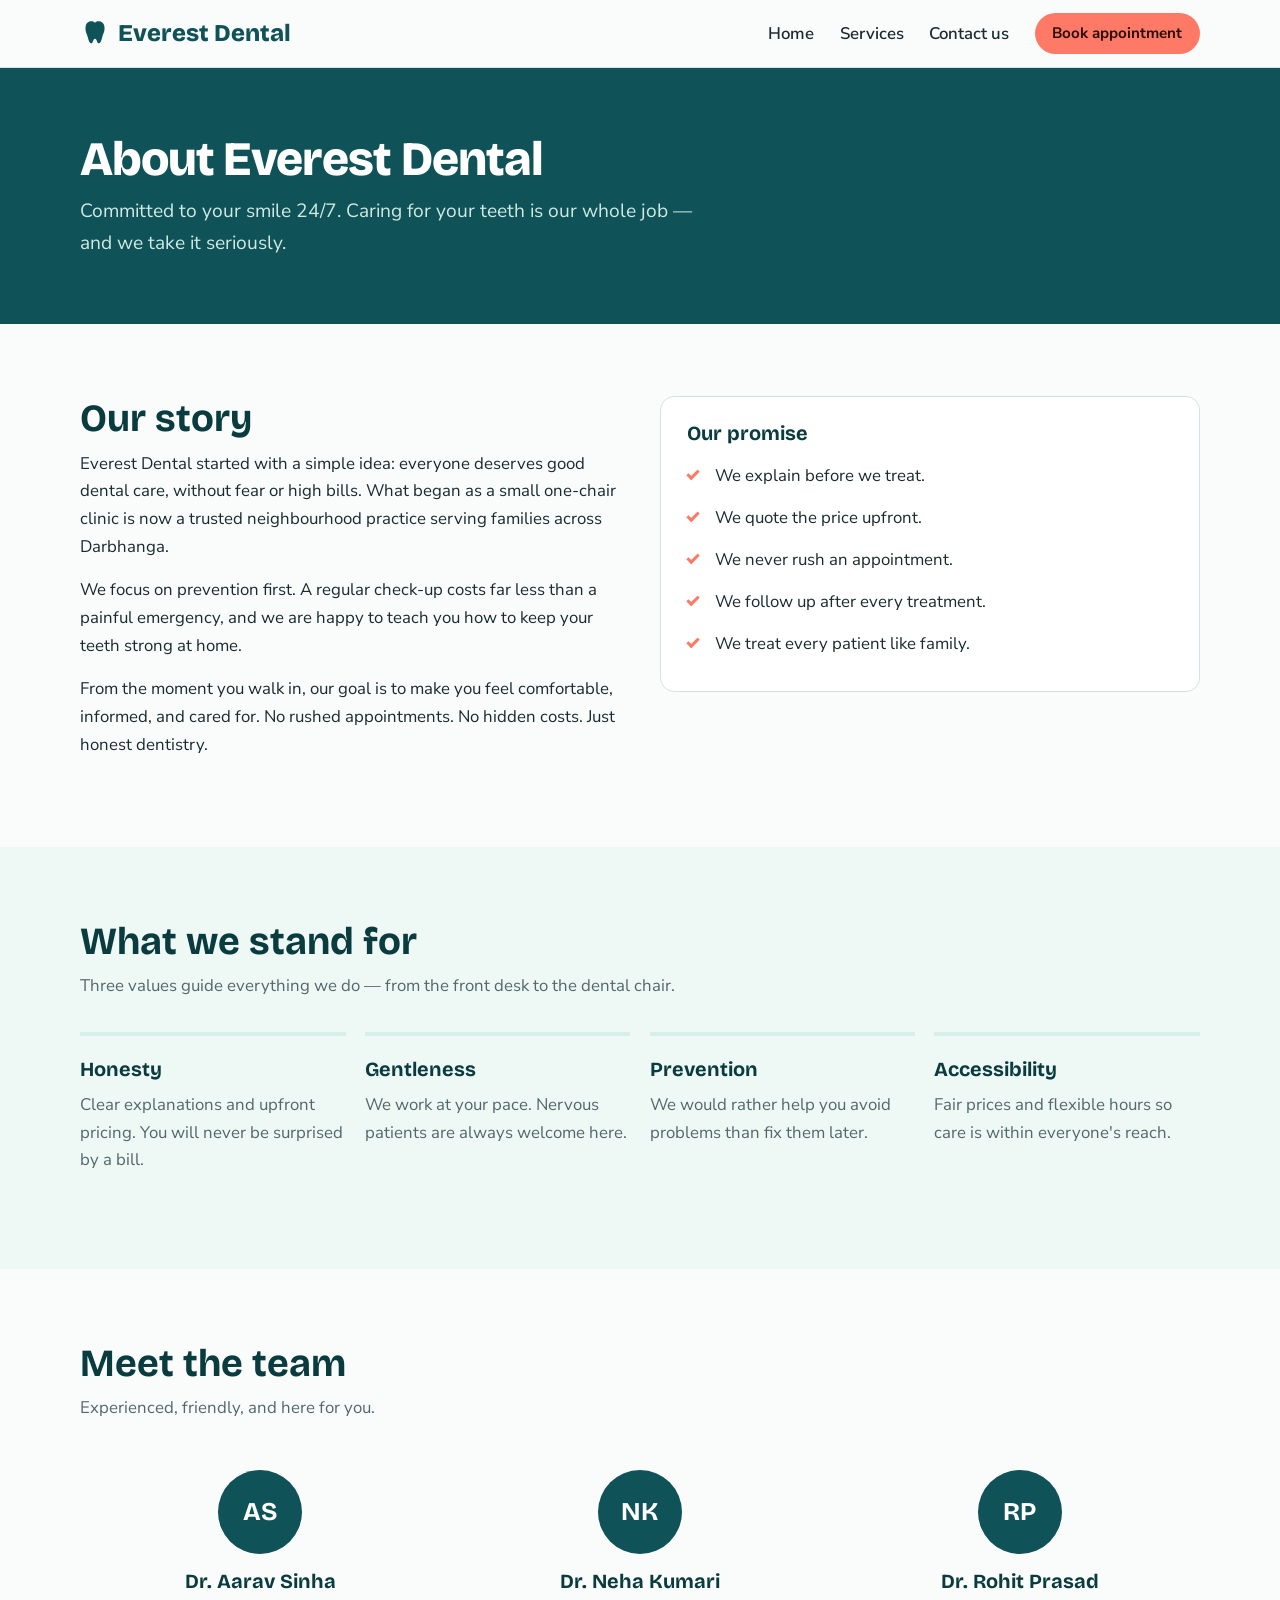
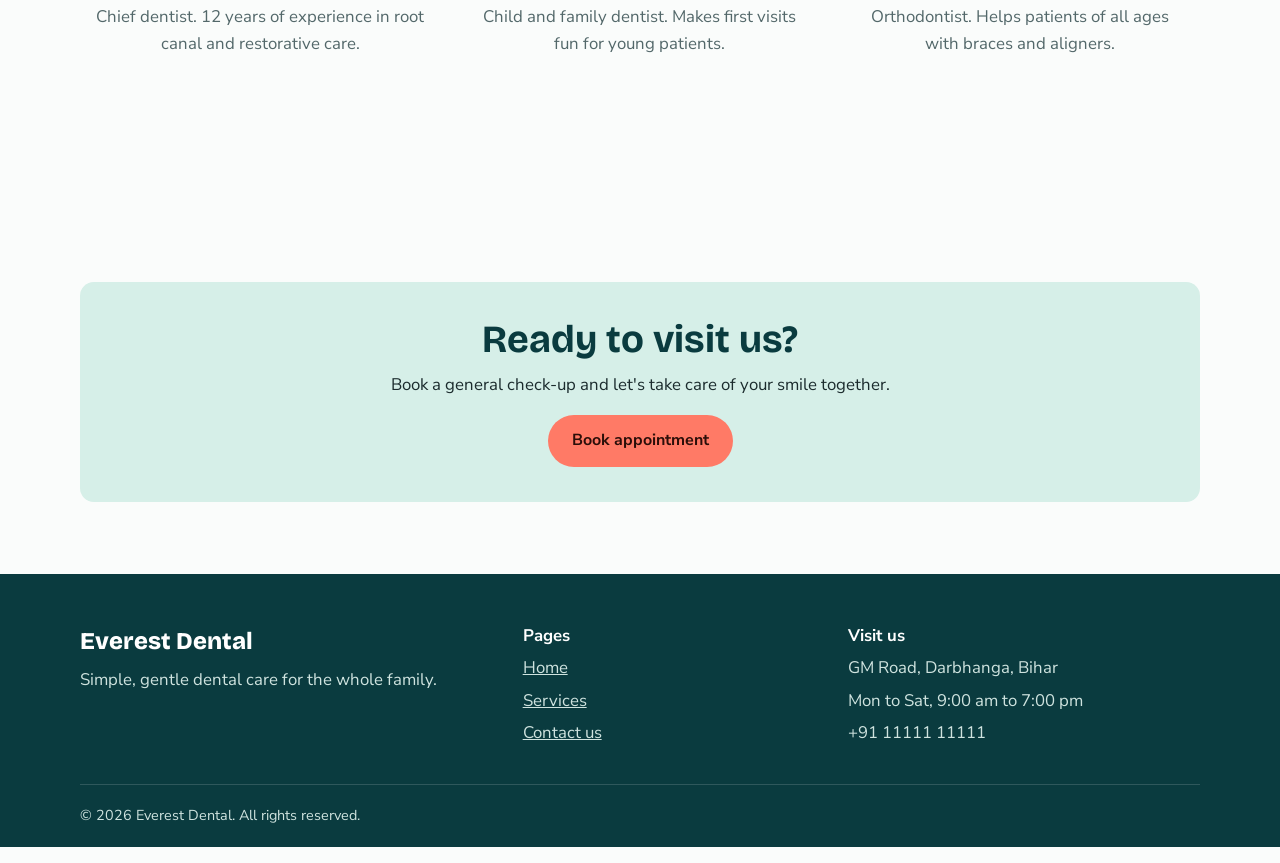
==== about.html @ b64577eb "fixed all the changes" ====
<!DOCTYPE html>
<html lang="en">
<head>
  <meta charset="UTF-8">
  <meta name="viewport" content="width=device-width, initial-scale=1">
  <title>About us | Everest Dental</title>
  <meta name="description" content="Everest Dental — simple, caring dental health services. Learn our story, meet our team, and see our promise to you.">
  <link rel="preconnect" href="https://fonts.googleapis.com">
  <link rel="preconnect" href="https://fonts.gstatic.com" crossorigin>
  <link href="https://fonts.googleapis.com/css2?family=Bricolage+Grotesque:wght@600;700;800&family=Nunito+Sans:wght@400;600;700&display=swap" rel="stylesheet">
  <link rel="stylesheet" href="css/style.css">
</head>
<body>
  <header class="site-header">
    <nav class="navbar container" aria-label="Main">
      <a href="index.html" class="brand" aria-label="Everest Dental home">
        <svg class="brand-icon" viewBox="0 0 32 32" aria-hidden="true"><path d="M16 5c-3-2.5-9-2-10 4-.8 5 1.5 8 2.5 12 .8 3.200 1.800 6 3.500 6 2 0 1.800-5 4-5s2 5 4 5c1.700 0 2.700-2.800 3.500-6 1-4 3.300-7 2.500-12-1-6-7-6.500-10-4z" fill="currentColor"/></svg>
        <span>Everest Dental</span>
      </a>
      <button class="nav-toggle" id="navToggle" aria-expanded="false" aria-controls="navLinks">Menu</button>
      <ul class="nav-links" id="navLinks">
        <li><a href="index.html">Home</a></li>
        <!-- <li><a href="about.html" class="active" aria-current="page">About us</a></li> -->
        <li><a href="services.html">Services</a></li>
        <li><a href="contact.html">Contact us</a></li>
        <li><a href="index.html#appointment" class="btn btn-small">Book appointment</a></li>
      </ul>
    </nav>
  </header>

  <main>

    <!-- Page banner -->
    <section class="page-banner">
      <div class="container">
        <h1>About Everest Dental</h1>
        <p class="lead">Committed to your smile 24/7. Caring for your teeth is our whole job — and we take it seriously.</p>
      </div>
    </section>

    <!-- Our story + promise -->
    <section class="section">
      <div class="container two-col">
        <div>
          <h2>Our story</h2>
          <p>Everest Dental started with a simple idea: everyone deserves good dental care, without fear or high bills. What began as a small one-chair clinic is now a trusted neighbourhood practice serving families across Darbhanga.</p>
          <p>We focus on prevention first. A regular check-up costs far less than a painful emergency, and we are happy to teach you how to keep your teeth strong at home.</p>
          <p>From the moment you walk in, our goal is to make you feel comfortable, informed, and cared for. No rushed appointments. No hidden costs. Just honest dentistry.</p>
        </div>
        <div class="card">
          <h3>Our promise</h3>
          <ul class="check-list">
            <li>We explain before we treat.</li>
            <li>We quote the price upfront.</li>
            <li>We never rush an appointment.</li>
            <li>We follow up after every treatment.</li>
            <li>We treat every patient like family.</li>
          </ul>
        </div>
      </div>
    </section>

    <!-- Values -->
    <section class="section section-tint">
      <div class="container">
        <h2>What we stand for</h2>
        <p class="section-intro">Three values guide everything we do — from the front desk to the dental chair.</p>
        <div class="feature-grid">
          <article class="feature">
            <h3>Honesty</h3>
            <p>Clear explanations and upfront pricing. You will never be surprised by a bill.</p>
          </article>
          <article class="feature">
            <h3>Gentleness</h3>
            <p>We work at your pace. Nervous patients are always welcome here.</p>
          </article>
          <article class="feature">
            <h3>Prevention</h3>
            <p>We would rather help you avoid problems than fix them later.</p>
          </article>
          <article class="feature">
            <h3>Accessibility</h3>
            <p>Fair prices and flexible hours so care is within everyone's reach.</p>
          </article>
        </div>
      </div>
    </section>

    <!-- Team -->
    <section class="section">
      <div class="container">
        <h2>Meet the team</h2>
        <p class="section-intro">Experienced, friendly, and here for you.</p>
        <div class="team-grid">
          <article class="team-card">
            <div class="avatar" aria-hidden="true">AS</div>
            <h3>Dr. Aarav Sinha</h3>
            <p>Chief dentist. 12 years of experience in root canal and restorative care.</p>
          </article>
          <article class="team-card">
            <div class="avatar" aria-hidden="true">NK</div>
            <h3>Dr. Neha Kumari</h3>
            <p>Child and family dentist. Makes first visits fun for young patients.</p>
          </article>
          <article class="team-card">
            <div class="avatar" aria-hidden="true">RP</div>
            <h3>Dr. Rohit Prasad</h3>
            <p>Orthodontist. Helps patients of all ages with braces and aligners.</p>
          </article>
        </div>
      </div>
    </section>

    <!-- CTA -->
    <section class="section">
      <div class="container">
        <div class="cta-box">
          <h2>Ready to visit us?</h2>
          <p>Book a general check-up and let's take care of your smile together.</p>
          <a href="index.html#appointment" class="btn">Book appointment</a>
        </div>
      </div>
    </section>

  </main>

  <footer class="site-footer">
    <div class="container footer-grid">
      <div>
        <p class="footer-brand">Everest Dental</p>
        <p>Simple, gentle dental care for the whole family.</p>
      </div>
      <div>
        <p class="footer-title">Pages</p>
        <ul>
          <li><a href="index.html">Home</a></li>
          <!-- <li><a href="about.html">About us</a></li> -->
          <li><a href="services.html">Services</a></li>
          <li><a href="contact.html">Contact us</a></li>
        </ul>
      </div>
      <div>
        <p class="footer-title">Visit us</p>
        <p>GM Road, Darbhanga, Bihar</p>
        <p>Mon to Sat, 9:00 am to 7:00 pm</p>
        <p>+91 11111 11111</p>
      </div>
    </div>
    <p class="footer-bottom container">&copy; <span id="year">2026</span> Everest Dental. All rights reserved.</p>
  </footer>

  <script src="js/main.js"></script>
</body>
</html>
---- css/style.css ----
/* DaanthSeva - main stylesheet */
:root {
  --teal: #0f5257;
  --teal-dark: #0a3b3f;
  --mint: #d6efe8;
  --mint-soft: #eef8f5;
  --coral: #ff7a66;
  --coral-dark: #e8604c;
  --ink: #1b2b2d;
  --muted: #53686a;
  --line: #d5e3e0;
  --white: #ffffff;
  --bg: #fafcfb;
  --radius: 14px;
  --font-head: "Bricolage Grotesque", "Segoe UI", system-ui, sans-serif;
  --font-body: "Nunito Sans", "Segoe UI", system-ui, sans-serif;
}

*,
*::before,
*::after {
  box-sizing: border-box;
}
html {
  scroll-behavior: smooth;
  scroll-padding-top: 80px;
}
body {
  margin: 0;
  font-family: var(--font-body);
  font-size: 1.05rem;
  line-height: 1.65;
  color: var(--ink);
  background: var(--bg);
}
img,
svg {
  max-width: 100%;
}
a {
  color: var(--teal);
}
h1,
h2,
h3 {
  font-family: var(--font-head);
  line-height: 1.15;
  color: var(--teal-dark);
  margin: 0 0 0.6rem;
}
h1 {
  font-size: clamp(2.4rem, 6vw, 4rem);
  font-weight: 800;
  letter-spacing: -0.02em;
}
h2 {
  font-size: clamp(1.7rem, 3.5vw, 2.4rem);
  font-weight: 700;
}
h3 {
  font-size: 1.25rem;
  font-weight: 700;
}
p {
  margin: 0 0 1rem;
}
ul {
  margin: 0;
  padding: 0;
  list-style: none;
}
.container {
  width: min(1120px, 92%);
  margin-inline: auto;
}

:focus-visible {
  outline: 3px solid var(--coral);
  outline-offset: 3px;
  border-radius: 4px;
}

/* Buttons */
.btn {
  display: inline-block;
  background: var(--coral);
  color: #2b0e09;
  font-weight: 700;
  padding: 0.8rem 1.5rem;
  border-radius: 999px;
  border: 0;
  text-decoration: none;
  cursor: pointer;
  font-family: inherit;
  font-size: 1rem;
  transition:
    background 0.2s,
    transform 0.1s;
}
.btn:hover {
  background: var(--coral-dark);
  color: #fff;
}
.btn:active {
  transform: scale(0.98);
}
.btn-small {
  padding: 0.5rem 1.1rem;
  font-size: 0.95rem;
}
.btn-block {
  width: 100%;
}
.btn-ghost {
  background: transparent;
  color: var(--teal);
  box-shadow: inset 0 0 0 2px var(--teal);
}
.btn-ghost:hover {
  background: var(--teal);
  color: #fff;
}
.link-btn {
  background: none;
  border: 0;
  color: var(--coral-dark);
  font-weight: 700;
  cursor: pointer;
  font-family: inherit;
  font-size: 0.95rem;
  text-decoration: underline;
}

/* Header / navbar */
.site-header {
  position: sticky;
  top: 0;
  z-index: 50;
  background: rgba(250, 252, 251, 0.95);
  backdrop-filter: blur(8px);
  border-bottom: 1px solid var(--line);
}
.navbar {
  display: flex;
  align-items: center;
  justify-content: space-between;
  padding: 0.8rem 0;
}
.brand {
  display: flex;
  align-items: center;
  gap: 0.5rem;
  font-family: var(--font-head);
  font-weight: 800;
  font-size: 1.5rem;
  color: var(--teal);
  text-decoration: none;
}
.brand-icon {
  width: 30px;
  height: 30px;
  color: var(--teal);
}
.nav-links {
  display: flex;
  align-items: center;
  gap: 1.6rem;
}
.nav-links a:not(.btn) {
  color: var(--ink);
  text-decoration: none;
  font-weight: 600;
  padding: 0.3rem 0;
  border-bottom: 3px solid transparent;
}
.nav-links a:not(.btn):hover {
  border-bottom-color: var(--mint);
}
.nav-links a.active {
  border-bottom-color: var(--coral);
}
.nav-toggle {
  display: none;
  background: var(--mint);
  color: var(--teal-dark);
  border: 0;
  border-radius: 8px;
  padding: 0.5rem 0.9rem;
  font-weight: 700;
  font-family: inherit;
  font-size: 1rem;
  cursor: pointer;
}

/* Hero */
.hero {
  background: var(--mint-soft);
  padding: clamp(2.5rem, 7vw, 5rem) 0;
  overflow: hidden;
}
.hero-grid {
  display: grid;
  grid-template-columns: 1.1fr 0.9fr;
  align-items: center;
  gap: 2rem;
}
.lead {
  font-size: 1.2rem;
  color: var(--muted);
  max-width: 52ch;
}
.hero-actions {
  display: flex;
  flex-wrap: wrap;
  gap: 0.8rem;
  margin-top: 1.5rem;
}
.hero-art svg {
  width: 100%;
  max-width: 380px;
  display: block;
  margin-inline: auto;
  animation: float 5s ease-in-out infinite;
}
@keyframes float {
  50% {
    transform: translateY(-10px);
  }
}

/* Sections */
.section {
  padding: clamp(2.5rem, 6vw, 4.5rem) 0;
}
.section-tint {
  background: var(--mint-soft);
}
.section-intro {
  color: var(--muted);
  max-width: 60ch;
  margin-bottom: 2rem;
}
.page-banner {
  background: var(--teal);
  padding: clamp(2.5rem, 6vw, 4rem) 0;
}
.page-banner h1 {
  color: #fff;
  font-size: clamp(2rem, 5vw, 3rem);
}
.page-banner .lead {
  color: #cfe9e3;
  margin: 0;
}

/* Features / services / team / testimonials */
.feature-grid,
.testimonial-grid,
.team-grid,
.service-grid {
  display: grid;
  gap: 1.2rem;
}
.feature-grid {
  grid-template-columns: repeat(4, 1fr);
}
.testimonial-grid,
.team-grid {
  grid-template-columns: repeat(3, 1fr);
  margin-top: 1.5rem;
}
.service-grid {
  grid-template-columns: repeat(3, 1fr);
}
.feature {
  padding: 1.4rem 0;
  border-top: 4px solid var(--mint);
}
.feature p {
  color: var(--muted);
  margin: 0;
}
.testimonial {
  margin: 0;
  background: #fff;
  padding: 1.6rem;
  border-radius: var(--radius);
  border: 1px solid var(--line);
}
.testimonial blockquote {
  margin: 0 0 1rem;
  font-size: 1.05rem;
}
.testimonial figcaption {
  font-weight: 700;
  color: var(--teal);
}
.service {
  background: #fff;
  border: 1px solid var(--line);
  border-radius: var(--radius);
  padding: 1.5rem;
  display: flex;
  flex-direction: column;
}
.service p {
  color: var(--muted);
}
.price {
  margin-top: auto;
  margin-bottom: 0 !important;
  font-weight: 700;
  color: var(--teal) !important;
}
.team-card {
  text-align: center;
  padding: 1rem;
}
.team-card p {
  color: var(--muted);
}
.avatar {
  width: 84px;
  height: 84px;
  border-radius: 50%;
  background: var(--teal);
  color: #fff;
  font-family: var(--font-head);
  font-weight: 700;
  font-size: 1.6rem;
  display: grid;
  place-items: center;
  margin: 0 auto 1rem;
}
.cta-box {
  margin-top: 3rem;
  background: var(--mint);
  border-radius: var(--radius);
  padding: 2.2rem;
  text-align: center;
}

/* About / contact */
.two-col {
  display: grid;
  grid-template-columns: 1fr 1fr;
  gap: 2.5rem;
  align-items: start;
}
.card {
  background: #fff;
  border: 1px solid var(--line);
  border-radius: var(--radius);
  padding: 1.6rem;
}
.check-list li {
  padding: 0.45rem 0 0.45rem 1.8rem;
  position: relative;
}
.check-list li::before {
  content: "";
  position: absolute;
  left: 0;
  top: 0.95rem;
  width: 12px;
  height: 7px;
  border-left: 3px solid var(--coral);
  border-bottom: 3px solid var(--coral);
  transform: rotate(-45deg);
}
.contact-list li {
  display: flex;
  flex-direction: column;
  padding: 0.9rem 0;
  border-bottom: 1px solid var(--line);
}
.contact-list strong {
  color: var(--teal-dark);
}

/* Forms */
.form {
  display: grid;
  gap: 1rem;
}
.field {
  display: flex;
  flex-direction: column;
  gap: 0.3rem;
}
.field-row {
  display: grid;
  grid-template-columns: 1fr 1fr;
  gap: 1rem;
}
label {
  font-weight: 700;
  font-size: 0.95rem;
  color: var(--teal-dark);
}
input,
select,
textarea {
  font: inherit;
  padding: 0.7rem 0.8rem;
  border: 1.5px solid #b5cbc7;
  border-radius: 10px;
  background: #fff;
  color: var(--ink);
  width: 100%;
}
input:focus,
select:focus,
textarea:focus {
  outline: 3px solid var(--mint);
  border-color: var(--teal);
}
input.invalid,
select.invalid,
textarea.invalid {
  border-color: #c0392b;
}
.error {
  color: #b03020;
  min-height: 1.1em;
  font-size: 0.88rem;
}
.form-status {
  margin: 0;
  font-weight: 700;
  color: var(--teal);
}

/* Appointments */
.appointment-layout {
  display: grid;
  grid-template-columns: 1fr 1fr;
  gap: 2rem;
  align-items: start;
}
.appointments-head {
  display: flex;
  justify-content: space-between;
  align-items: center;
}
.empty {
  background: var(--mint-soft);
  border: 2px dashed var(--line);
  border-radius: var(--radius);
  padding: 1.5rem;
  color: var(--muted);
}
.appointment-list {
  display: grid;
  gap: 0.9rem;
}
.appt {
  background: #fff;
  border: 1px solid var(--line);
  border-left: 6px solid var(--coral);
  border-radius: var(--radius);
  padding: 1rem 1.2rem;
  animation: pop 0.3s ease;
}
@keyframes pop {
  from {
    opacity: 0;
    transform: translateY(8px);
  }
}
.appt-top {
  display: flex;
  justify-content: space-between;
  gap: 1rem;
  align-items: start;
}
.appt h4 {
  margin: 0;
  font-family: var(--font-head);
  font-size: 1.15rem;
  color: var(--teal-dark);
}
.appt-service {
  font-weight: 700;
  color: var(--teal);
  margin: 0.1rem 0 0.4rem;
}
.appt-meta {
  color: var(--muted);
  font-size: 0.95rem;
  margin: 0;
}
.appt-msg {
  margin: 0.6rem 0 0;
  padding-top: 0.6rem;
  border-top: 1px dashed var(--line);
  font-size: 0.95rem;
}
.appt-badge {
  background: var(--mint);
  color: var(--teal-dark);
  font-weight: 700;
  font-size: 0.8rem;
  padding: 0.2rem 0.6rem;
  border-radius: 999px;
  white-space: nowrap;
}
.appt-cancel {
  margin-top: 0.6rem;
}
.note {
  color: var(--muted);
  font-size: 0.88rem;
  margin-top: 1rem;
}

/* Footer */
.site-footer {
  background: var(--teal-dark);
  color: #cfe3df;
  padding-top: 3rem;
}
.site-footer a {
  color: #cfe3df;
}
.site-footer a:hover {
  color: #fff;
}
.footer-grid {
  display: grid;
  grid-template-columns: 1.4fr 1fr 1.2fr;
  gap: 2rem;
}
.footer-brand {
  font-family: var(--font-head);
  font-weight: 800;
  font-size: 1.5rem;
  color: #fff;
  margin-bottom: 0.4rem;
}
.footer-title {
  font-weight: 700;
  color: #fff;
  margin-bottom: 0.5rem;
}
.footer-grid li {
  margin-bottom: 0.3rem;
}
.footer-grid p {
  margin-bottom: 0.3rem;
}
.footer-bottom {
  margin-top: 2rem;
  padding: 1.2rem 0;
  border-top: 1px solid rgba(255, 255, 255, 0.15);
  font-size: 0.9rem;
}

/* Responsive */
@media (max-width: 900px) {
  .hero-grid,
  .two-col,
  .appointment-layout {
    grid-template-columns: 1fr;
  }
  .feature-grid {
    grid-template-columns: repeat(2, 1fr);
  }
  .testimonial-grid,
  .team-grid,
  .service-grid {
    grid-template-columns: 1fr 1fr;
  }
  .footer-grid {
    grid-template-columns: 1fr 1fr;
  }
  .hero-art {
    order: -1;
  }
  .hero-art svg {
    max-width: 240px;
  }
}
@media (max-width: 720px) {
  .nav-toggle {
    display: block;
  }
  .nav-links {
    display: none;
    position: absolute;
    left: 0;
    right: 0;
    top: 100%;
    background: var(--bg);
    flex-direction: column;
    align-items: flex-start;
    gap: 1rem;
    padding: 1.2rem 4%;
    border-bottom: 1px solid var(--line);
  }
  .nav-links.open {
    display: flex;
  }
}
@media (max-width: 560px) {
  .feature-grid,
  .testimonial-grid,
  .team-grid,
  .service-grid,
  .footer-grid,
  .field-row {
    grid-template-columns: 1fr;
  }
}
@media (prefers-reduced-motion: reduce) {
  *,
  *::before,
  *::after {
    animation: none !important;
    transition: none !important;
    scroll-behavior: auto !important;
  }
}

/* Map embed */
.map-wrap {
  border-radius: var(--radius);
  overflow: hidden;
  border: 1px solid var(--line);
  box-shadow: 0 10px 30px -12px rgba(15, 82, 87, 0.15);
  line-height: 0; /* removes inline-gap under iframe */
}

.map-wrap iframe {
  display: block;
  width: 100%;
  height: 420px;
  border: 0;
}

@media (max-width: 560px) {
  .map-wrap iframe {
    height: 300px;
  }
}
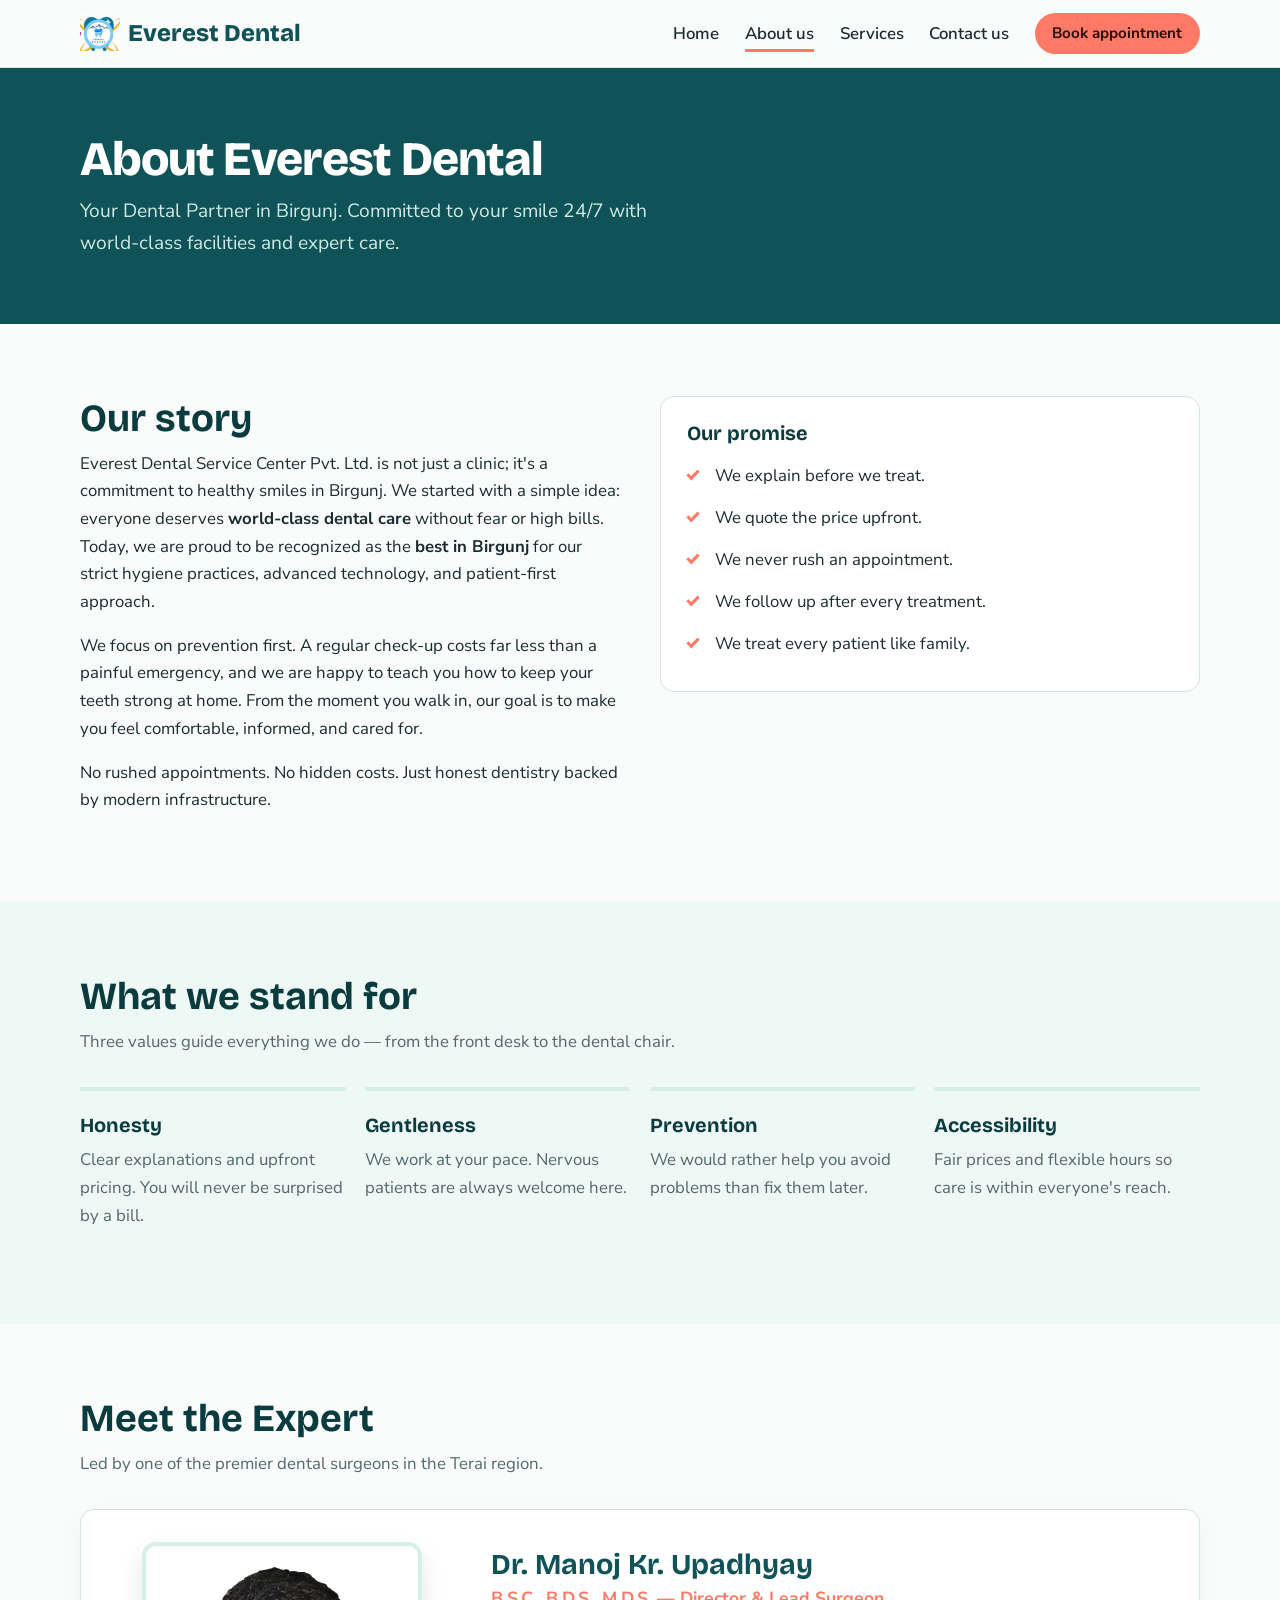
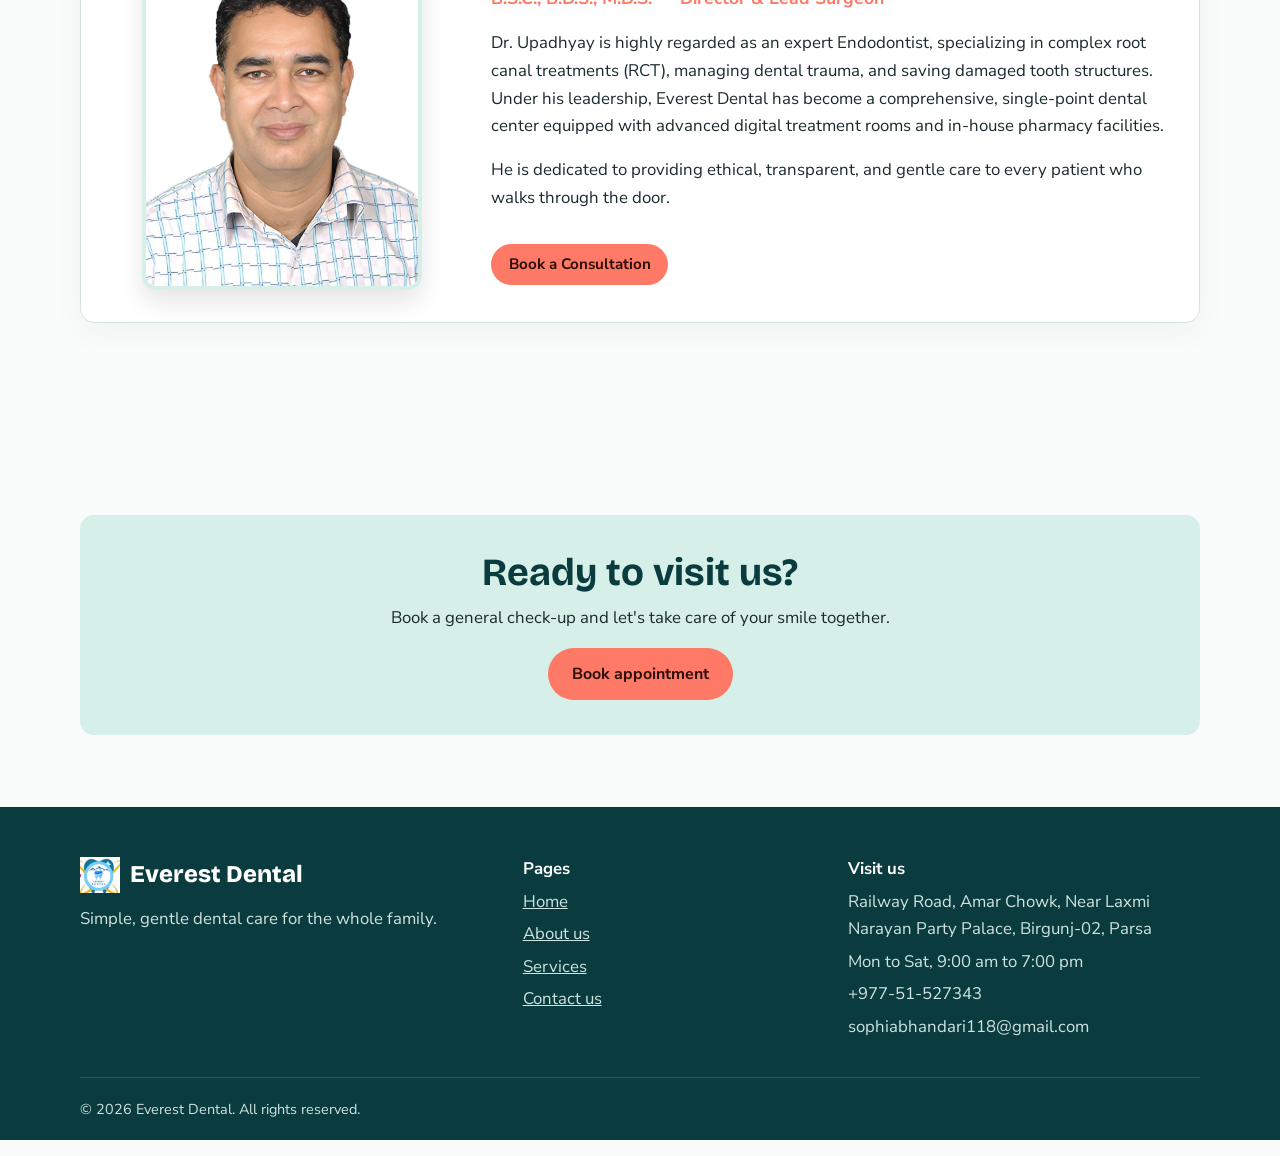
==== commit bd59f248: "About us file updragded" ====
--- a/about.html
+++ b/about.html
@@ -4,23 +4,75 @@
   <meta charset="UTF-8">
   <meta name="viewport" content="width=device-width, initial-scale=1">
   <title>About us | Everest Dental</title>
-  <meta name="description" content="Everest Dental — simple, caring dental health services. Learn our story, meet our team, and see our promise to you.">
+  <meta name="description" content="Everest Dental — Your Dental Partner in Birgunj. World-class facilities, expert care by Dr. Manoj Kumar Upadhyay.">
   <link rel="preconnect" href="https://fonts.googleapis.com">
   <link rel="preconnect" href="https://fonts.gstatic.com" crossorigin>
   <link href="https://fonts.googleapis.com/css2?family=Bricolage+Grotesque:wght@600;700;800&family=Nunito+Sans:wght@400;600;700&display=swap" rel="stylesheet">
   <link rel="stylesheet" href="css/style.css">
+  
+  <style>
+    /* Specific styling for the About page Doctor section */
+    .doctor-profile {
+      display: grid;
+      grid-template-columns: 1fr 2fr;
+      gap: 2.5rem;
+      align-items: center;
+      background: #fff;
+      border: 1px solid var(--line);
+      border-radius: var(--radius);
+      padding: 2rem;
+      margin-top: 2rem;
+      box-shadow: 0 10px 30px rgba(15, 82, 87, 0.05);
+    }
+    
+    .doctor-photo {
+      width: 100%;
+      max-width: 280px;
+      border-radius: var(--radius);
+      border: 4px solid var(--mint);
+      box-shadow: 0 12px 25px rgba(0,0,0,0.1);
+      display: block;
+      margin-inline: auto;
+    }
+
+    .doctor-details h3 {
+      color: var(--teal);
+      font-size: 1.8rem;
+      margin-bottom: 0.2rem;
+    }
+    
+    .doctor-title {
+      font-weight: 700;
+      color: var(--coral);
+      font-size: 1.1rem;
+      margin-bottom: 1rem;
+      display: block;
+    }
+
+    @media (max-width: 768px) {
+      .doctor-profile {
+        grid-template-columns: 1fr;
+        text-align: center;
+        padding: 1.5rem;
+      }
+      .doctor-photo {
+        max-width: 200px;
+      }
+    }
+  </style>
 </head>
 <body>
   <header class="site-header">
     <nav class="navbar container" aria-label="Main">
       <a href="index.html" class="brand" aria-label="Everest Dental home">
-        <svg class="brand-icon" viewBox="0 0 32 32" aria-hidden="true"><path d="M16 5c-3-2.5-9-2-10 4-.8 5 1.5 8 2.5 12 .8 3.200 1.800 6 3.500 6 2 0 1.800-5 4-5s2 5 4 5c1.700 0 2.700-2.800 3.500-6 1-4 3.300-7 2.500-12-1-6-7-6.500-10-4z" fill="currentColor"/></svg>
+        <!-- UPDATED LOGO -->
+        <img src="./IMG-20261011-WA0049.jpg" alt="Everest Dental Logo" class="brand-icon" style="width: 40px; height: 40px; object-fit: contain;">
         <span>Everest Dental</span>
       </a>
       <button class="nav-toggle" id="navToggle" aria-expanded="false" aria-controls="navLinks">Menu</button>
       <ul class="nav-links" id="navLinks">
         <li><a href="index.html">Home</a></li>
-        <!-- <li><a href="about.html" class="active" aria-current="page">About us</a></li> -->
+        <li><a href="about.html" class="active" aria-current="page">About us</a></li>
         <li><a href="services.html">Services</a></li>
         <li><a href="contact.html">Contact us</a></li>
         <li><a href="index.html#appointment" class="btn btn-small">Book appointment</a></li>
@@ -34,7 +86,7 @@
     <section class="page-banner">
       <div class="container">
         <h1>About Everest Dental</h1>
-        <p class="lead">Committed to your smile 24/7. Caring for your teeth is our whole job — and we take it seriously.</p>
+        <p class="lead">Your Dental Partner in Birgunj. Committed to your smile 24/7 with world-class facilities and expert care.</p>
       </div>
     </section>
 
@@ -43,9 +95,9 @@
       <div class="container two-col">
         <div>
           <h2>Our story</h2>
-          <p>Everest Dental started with a simple idea: everyone deserves good dental care, without fear or high bills. What began as a small one-chair clinic is now a trusted neighbourhood practice serving families across Darbhanga.</p>
-          <p>We focus on prevention first. A regular check-up costs far less than a painful emergency, and we are happy to teach you how to keep your teeth strong at home.</p>
-          <p>From the moment you walk in, our goal is to make you feel comfortable, informed, and cared for. No rushed appointments. No hidden costs. Just honest dentistry.</p>
+          <p>Everest Dental Service Center Pvt. Ltd. is not just a clinic; it's a commitment to healthy smiles in Birgunj. We started with a simple idea: everyone deserves <strong>world-class dental care</strong> without fear or high bills. Today, we are proud to be recognized as the <strong>best in Birgunj</strong> for our strict hygiene practices, advanced technology, and patient-first approach.</p>
+          <p>We focus on prevention first. A regular check-up costs far less than a painful emergency, and we are happy to teach you how to keep your teeth strong at home. From the moment you walk in, our goal is to make you feel comfortable, informed, and cared for.</p>
+          <p>No rushed appointments. No hidden costs. Just honest dentistry backed by modern infrastructure.</p>
         </div>
         <div class="card">
           <h3>Our promise</h3>
@@ -86,27 +138,25 @@
       </div>
     </section>
 
-    <!-- Team -->
+    <!-- Team / Doctor Section -->
     <section class="section">
       <div class="container">
-        <h2>Meet the team</h2>
-        <p class="section-intro">Experienced, friendly, and here for you.</p>
-        <div class="team-grid">
-          <article class="team-card">
-            <div class="avatar" aria-hidden="true">AS</div>
-            <h3>Dr. Aarav Sinha</h3>
-            <p>Chief dentist. 12 years of experience in root canal and restorative care.</p>
-          </article>
-          <article class="team-card">
-            <div class="avatar" aria-hidden="true">NK</div>
-            <h3>Dr. Neha Kumari</h3>
-            <p>Child and family dentist. Makes first visits fun for young patients.</p>
-          </article>
-          <article class="team-card">
-            <div class="avatar" aria-hidden="true">RP</div>
-            <h3>Dr. Rohit Prasad</h3>
-            <p>Orthodontist. Helps patients of all ages with braces and aligners.</p>
-          </article>
+        <h2>Meet the Expert</h2>
+        <p class="section-intro">Led by one of the premier dental surgeons in the Terai region.</p>
+        
+        <!-- Updated Doctor Profile Layout -->
+        <div class="doctor-profile">
+          <div>
+            <!-- Doctor Image -->
+            <img src="./IMG-20261011-WA0050.jpg" alt="Dr. Manoj Kr. Upadhyay" class="doctor-photo">
+          </div>
+          <div class="doctor-details">
+            <h3>Dr. Manoj Kr. Upadhyay</h3>
+            <span class="doctor-title">B.S.C., B.D.S., M.D.S. — Director & Lead Surgeon</span>
+            <p>Dr. Upadhyay is highly regarded as an expert Endodontist, specializing in complex root canal treatments (RCT), managing dental trauma, and saving damaged tooth structures. Under his leadership, Everest Dental has become a comprehensive, single-point dental center equipped with advanced digital treatment rooms and in-house pharmacy facilities.</p>
+            <p>He is dedicated to providing ethical, transparent, and gentle care to every patient who walks through the door.</p>
+            <a href="index.html#appointment" class="btn btn-small" style="margin-top: 1rem;">Book a Consultation</a>
+          </div>
         </div>
       </div>
     </section>
@@ -127,23 +177,29 @@
   <footer class="site-footer">
     <div class="container footer-grid">
       <div>
-        <p class="footer-brand">Everest Dental</p>
+        <div class="footer-brand-wrap" style="display: flex; align-items: center; gap: 10px; margin-bottom: 10px;">
+          <!-- UPDATED LOGO -->
+          <img src="./IMG-20261011-WA0049.jpg" alt="Everest Dental Logo" style="width: 40px; height: 40px; object-fit: contain;">
+          <p class="footer-brand" style="margin: 0;">Everest Dental</p>
+        </div>
         <p>Simple, gentle dental care for the whole family.</p>
       </div>
       <div>
         <p class="footer-title">Pages</p>
         <ul>
           <li><a href="index.html">Home</a></li>
-          <!-- <li><a href="about.html">About us</a></li> -->
+          <li><a href="about.html">About us</a></li>
           <li><a href="services.html">Services</a></li>
           <li><a href="contact.html">Contact us</a></li>
         </ul>
       </div>
       <div>
         <p class="footer-title">Visit us</p>
-        <p>GM Road, Darbhanga, Bihar</p>
+        <!-- UPDATED ADDRESS & CONTACT -->
+        <p>Railway Road, Amar Chowk, Near Laxmi Narayan Party Palace, Birgunj-02, Parsa</p>
         <p>Mon to Sat, 9:00 am to 7:00 pm</p>
-        <p>+91 11111 11111</p>
+        <p>+977-51-527343</p>
+        <p>sophiabhandari118@gmail.com</p>
       </div>
     </div>
     <p class="footer-bottom container">&copy; <span id="year">2026</span> Everest Dental. All rights reserved.</p>
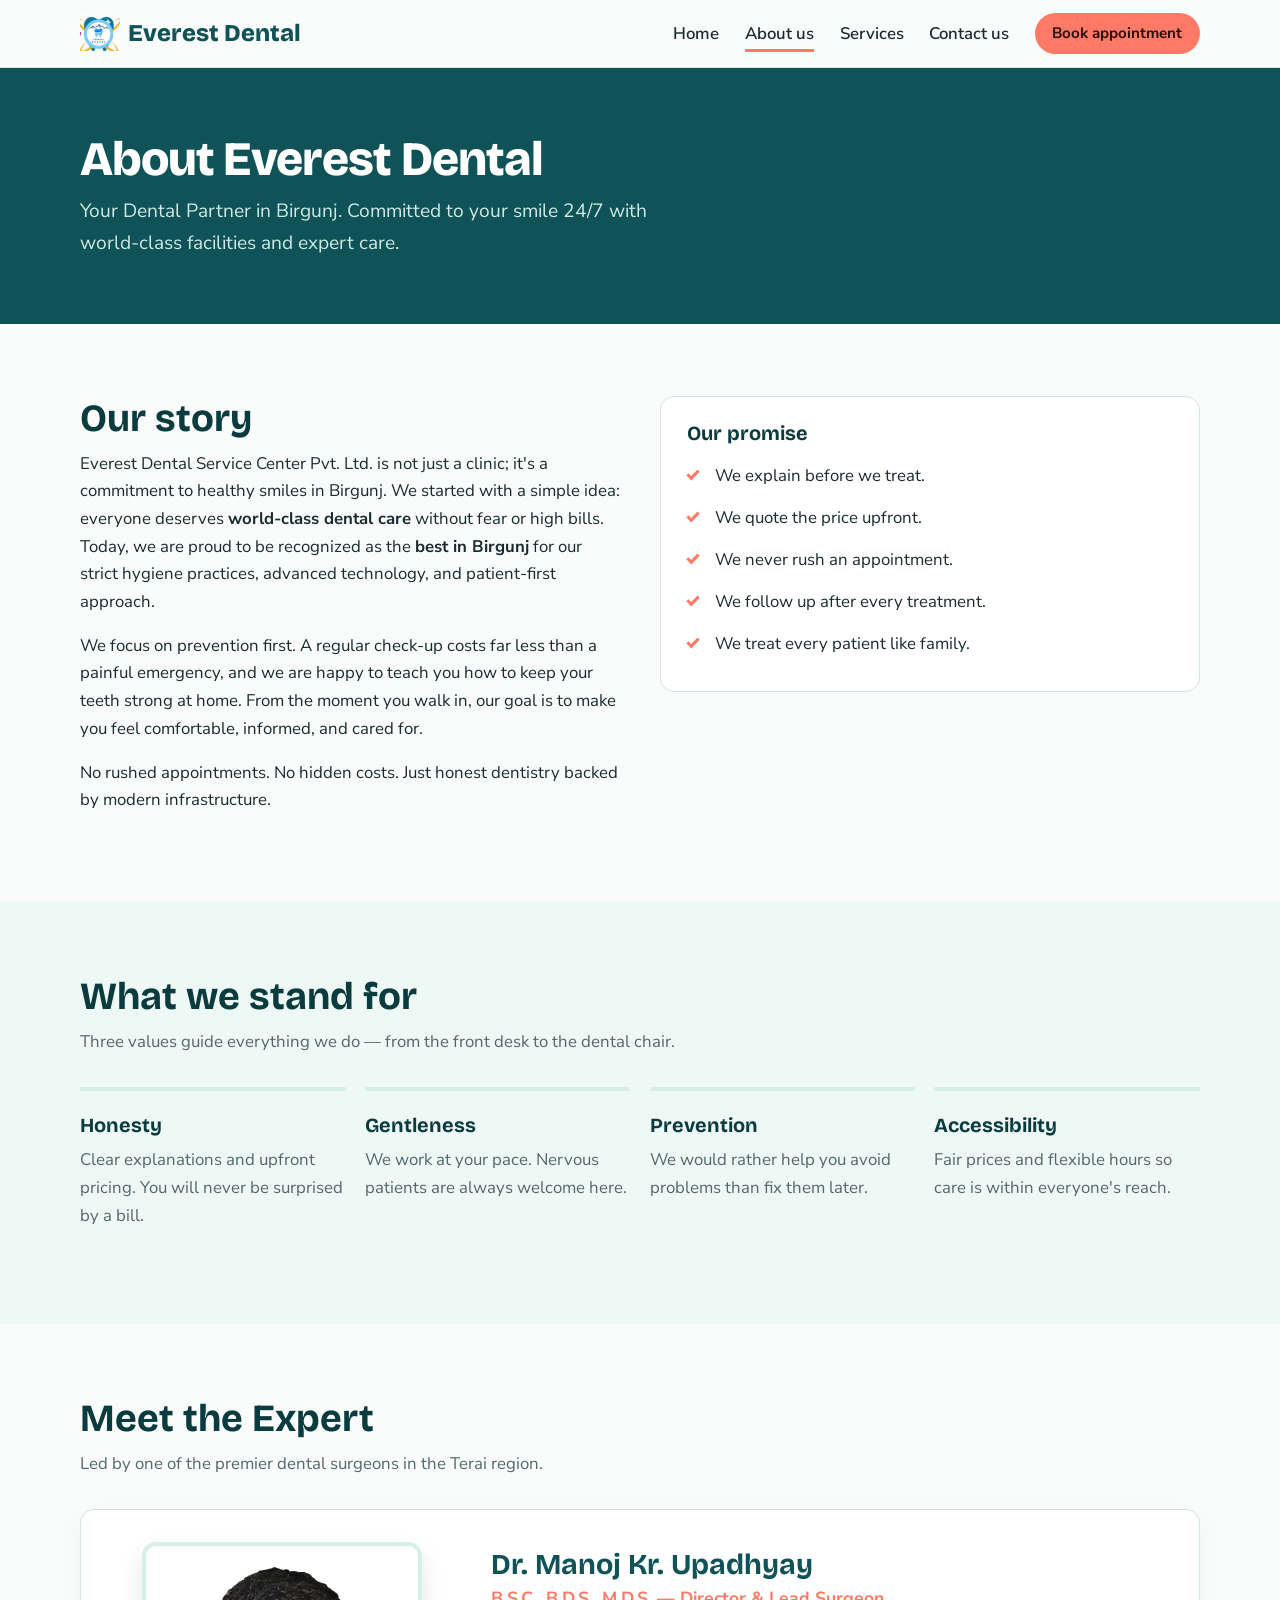
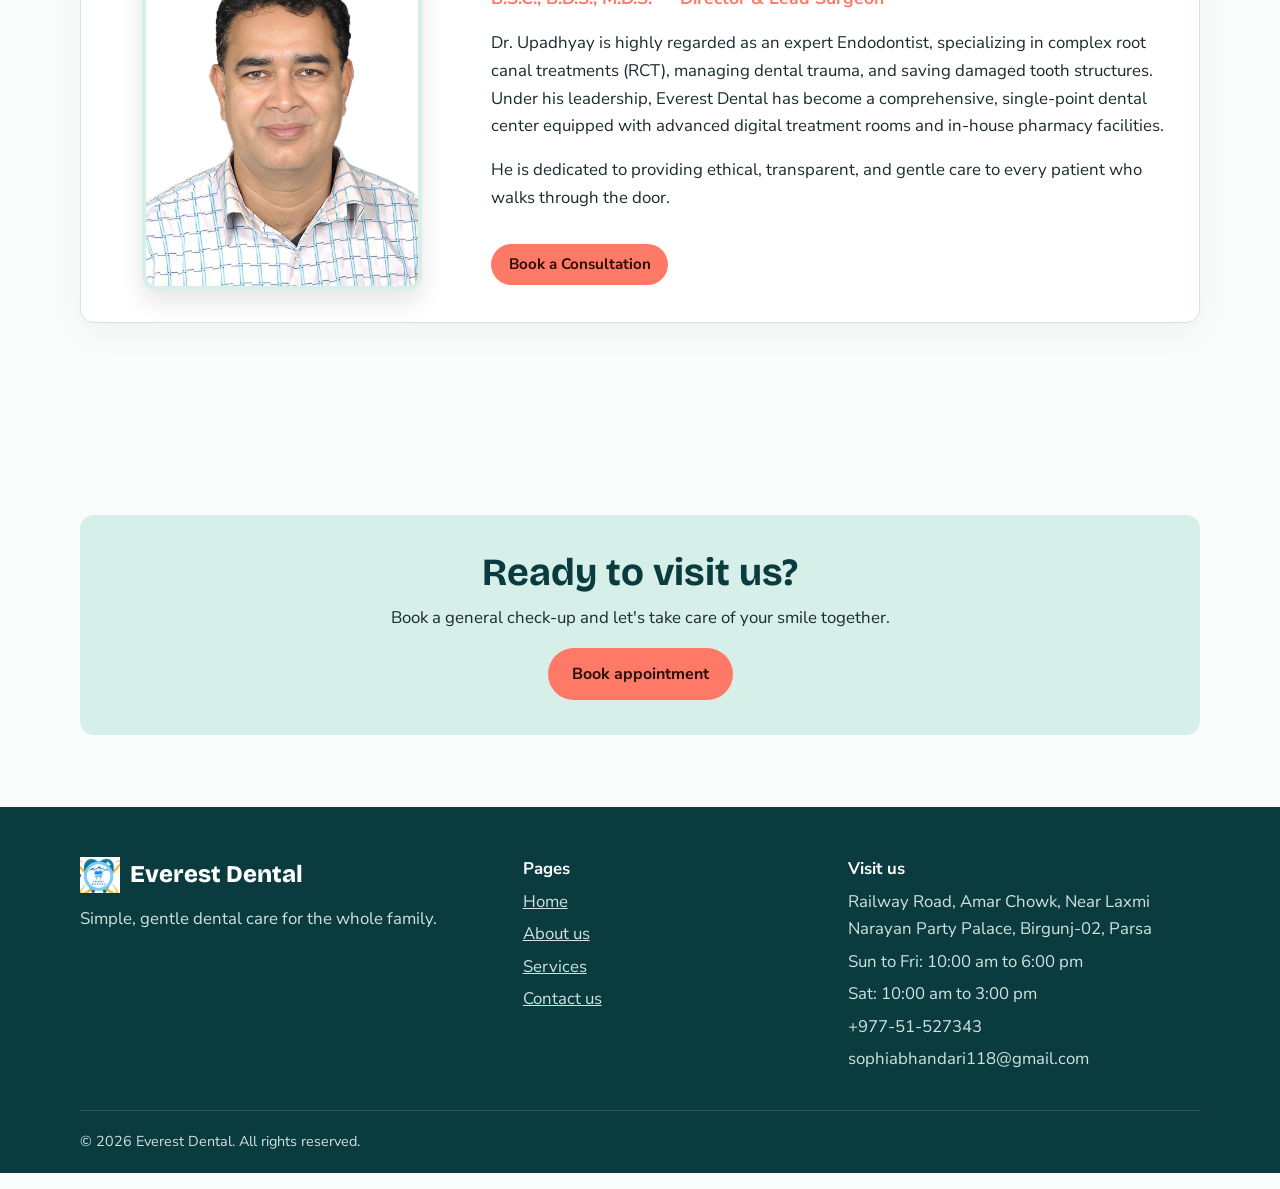
==== commit 4b8e572e: "fixing timing details" ====
--- a/about.html
+++ b/about.html
@@ -197,7 +197,8 @@
         <p class="footer-title">Visit us</p>
         <!-- UPDATED ADDRESS & CONTACT -->
         <p>Railway Road, Amar Chowk, Near Laxmi Narayan Party Palace, Birgunj-02, Parsa</p>
-        <p>Mon to Sat, 9:00 am to 7:00 pm</p>
+        <p>Sun to Fri: 10:00 am to 6:00 pm</p>
+        <p>Sat: 10:00 am to 3:00 pm</p>
         <p>+977-51-527343</p>
         <p>sophiabhandari118@gmail.com</p>
       </div>
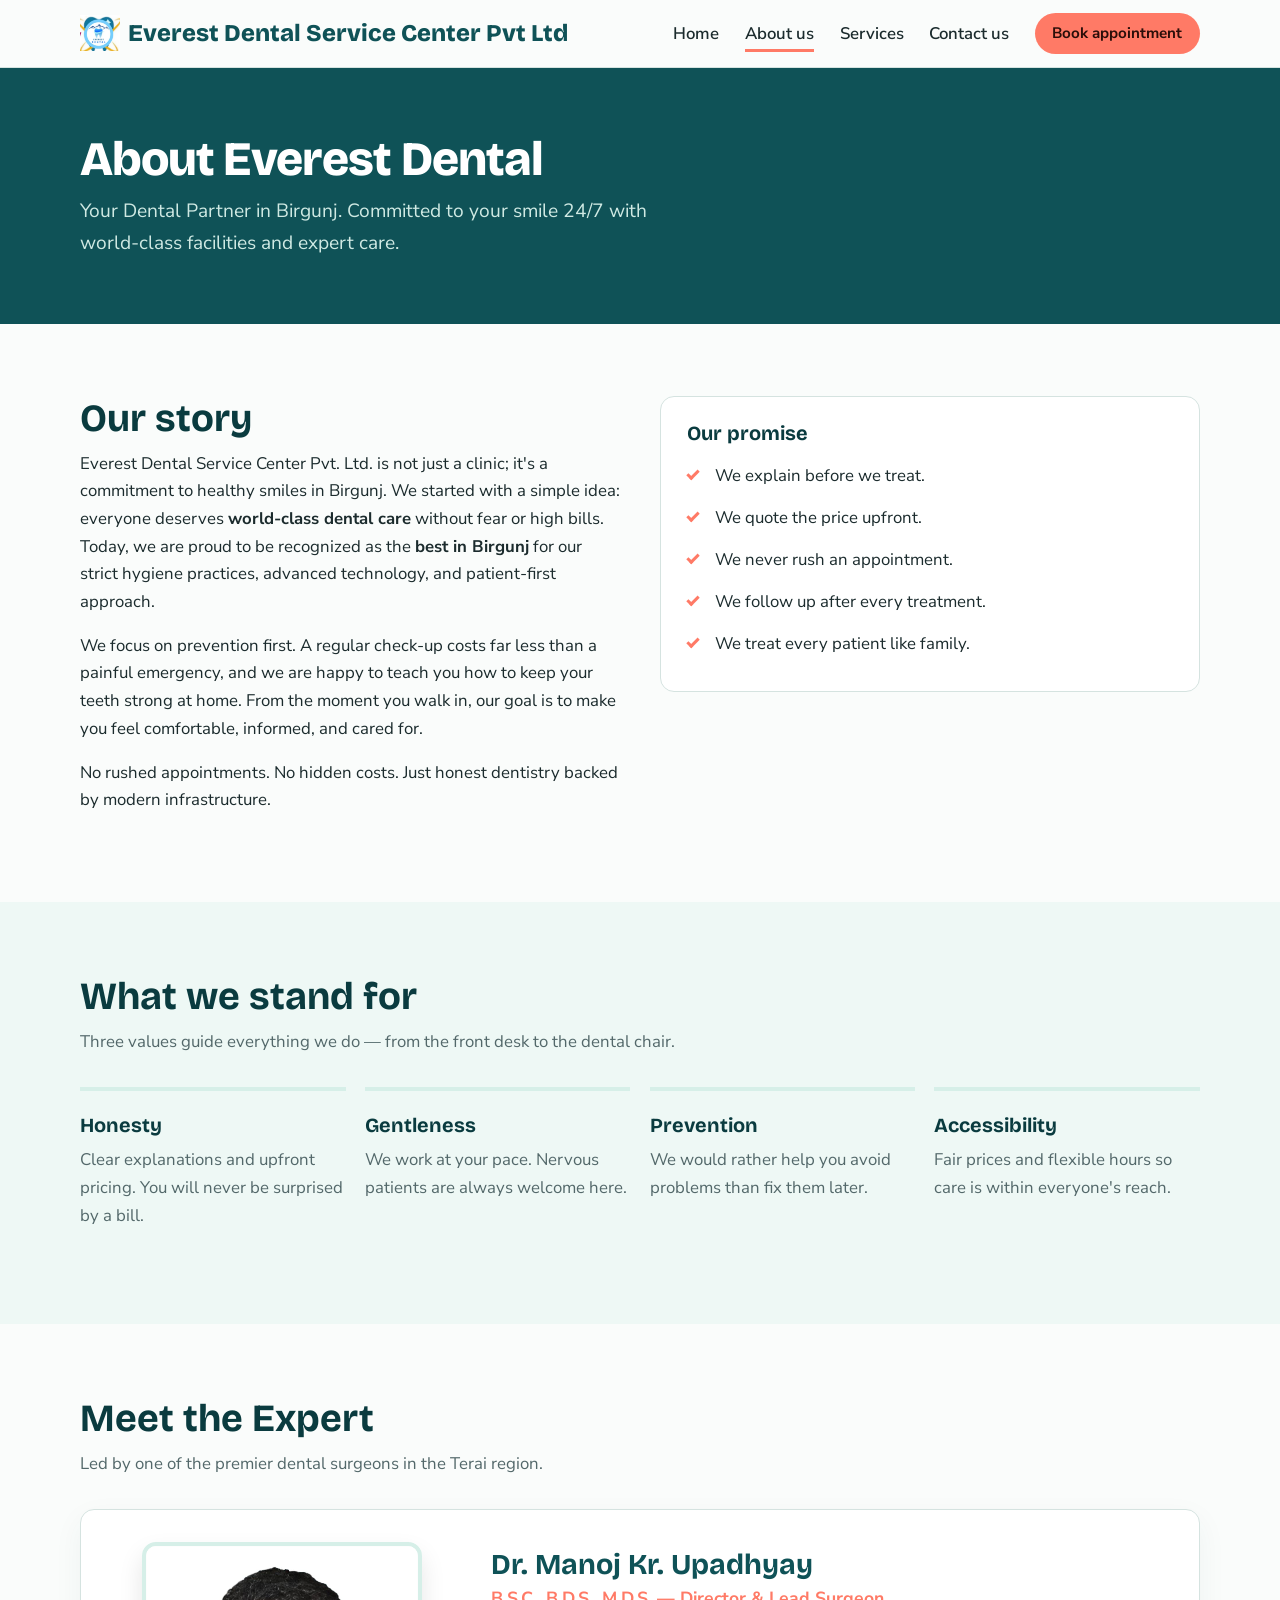
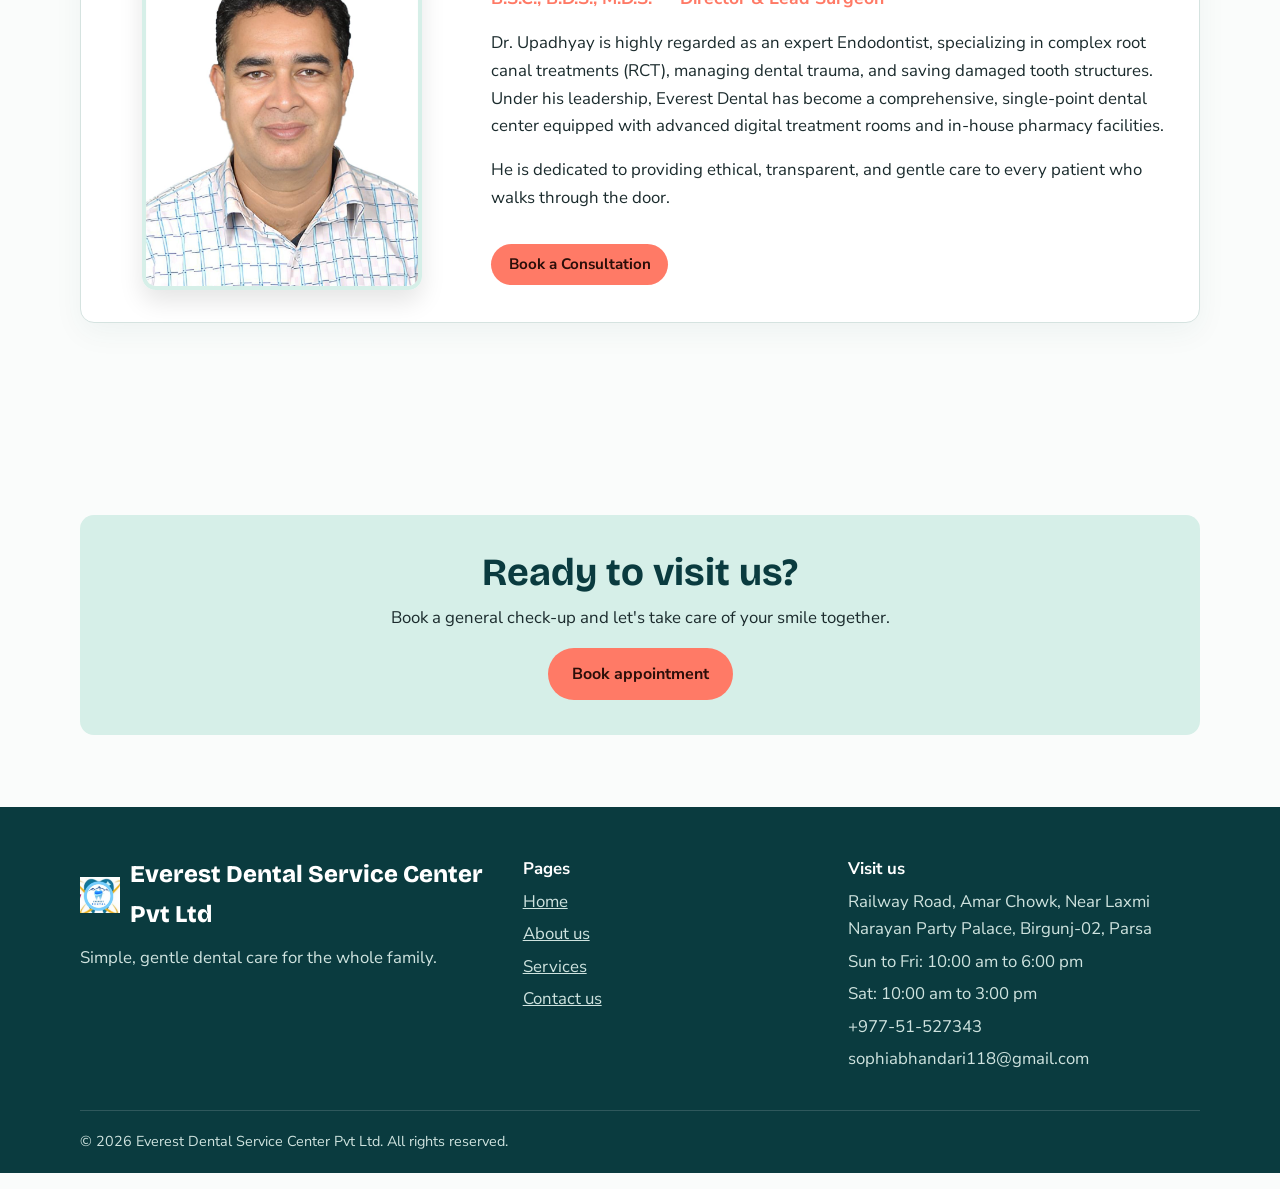
==== commit c8b23b64: "fixed company details" ====
--- a/about.html
+++ b/about.html
@@ -3,7 +3,7 @@
 <head>
   <meta charset="UTF-8">
   <meta name="viewport" content="width=device-width, initial-scale=1">
-  <title>About us | Everest Dental</title>
+  <title>About us | Everest Dental Service Center Pvt Ltd</title>
   <meta name="description" content="Everest Dental — Your Dental Partner in Birgunj. World-class facilities, expert care by Dr. Manoj Kumar Upadhyay.">
   <link rel="preconnect" href="https://fonts.googleapis.com">
   <link rel="preconnect" href="https://fonts.gstatic.com" crossorigin>
@@ -67,7 +67,7 @@
       <a href="index.html" class="brand" aria-label="Everest Dental home">
         <!-- UPDATED LOGO -->
         <img src="./IMG-20261011-WA0049.jpg" alt="Everest Dental Logo" class="brand-icon" style="width: 40px; height: 40px; object-fit: contain;">
-        <span>Everest Dental</span>
+        <span>Everest Dental Service Center Pvt Ltd</span>
       </a>
       <button class="nav-toggle" id="navToggle" aria-expanded="false" aria-controls="navLinks">Menu</button>
       <ul class="nav-links" id="navLinks">
@@ -180,7 +180,7 @@
         <div class="footer-brand-wrap" style="display: flex; align-items: center; gap: 10px; margin-bottom: 10px;">
           <!-- UPDATED LOGO -->
           <img src="./IMG-20261011-WA0049.jpg" alt="Everest Dental Logo" style="width: 40px; height: 40px; object-fit: contain;">
-          <p class="footer-brand" style="margin: 0;">Everest Dental</p>
+          <p class="footer-brand" style="margin: 0;">Everest Dental Service Center Pvt Ltd</p>
         </div>
         <p>Simple, gentle dental care for the whole family.</p>
       </div>
@@ -203,7 +203,7 @@
         <p>sophiabhandari118@gmail.com</p>
       </div>
     </div>
-    <p class="footer-bottom container">&copy; <span id="year">2026</span> Everest Dental. All rights reserved.</p>
+    <p class="footer-bottom container">&copy; <span id="year">2026</span> Everest Dental Service Center Pvt Ltd. All rights reserved.</p>
   </footer>
 
   <script src="js/main.js"></script>
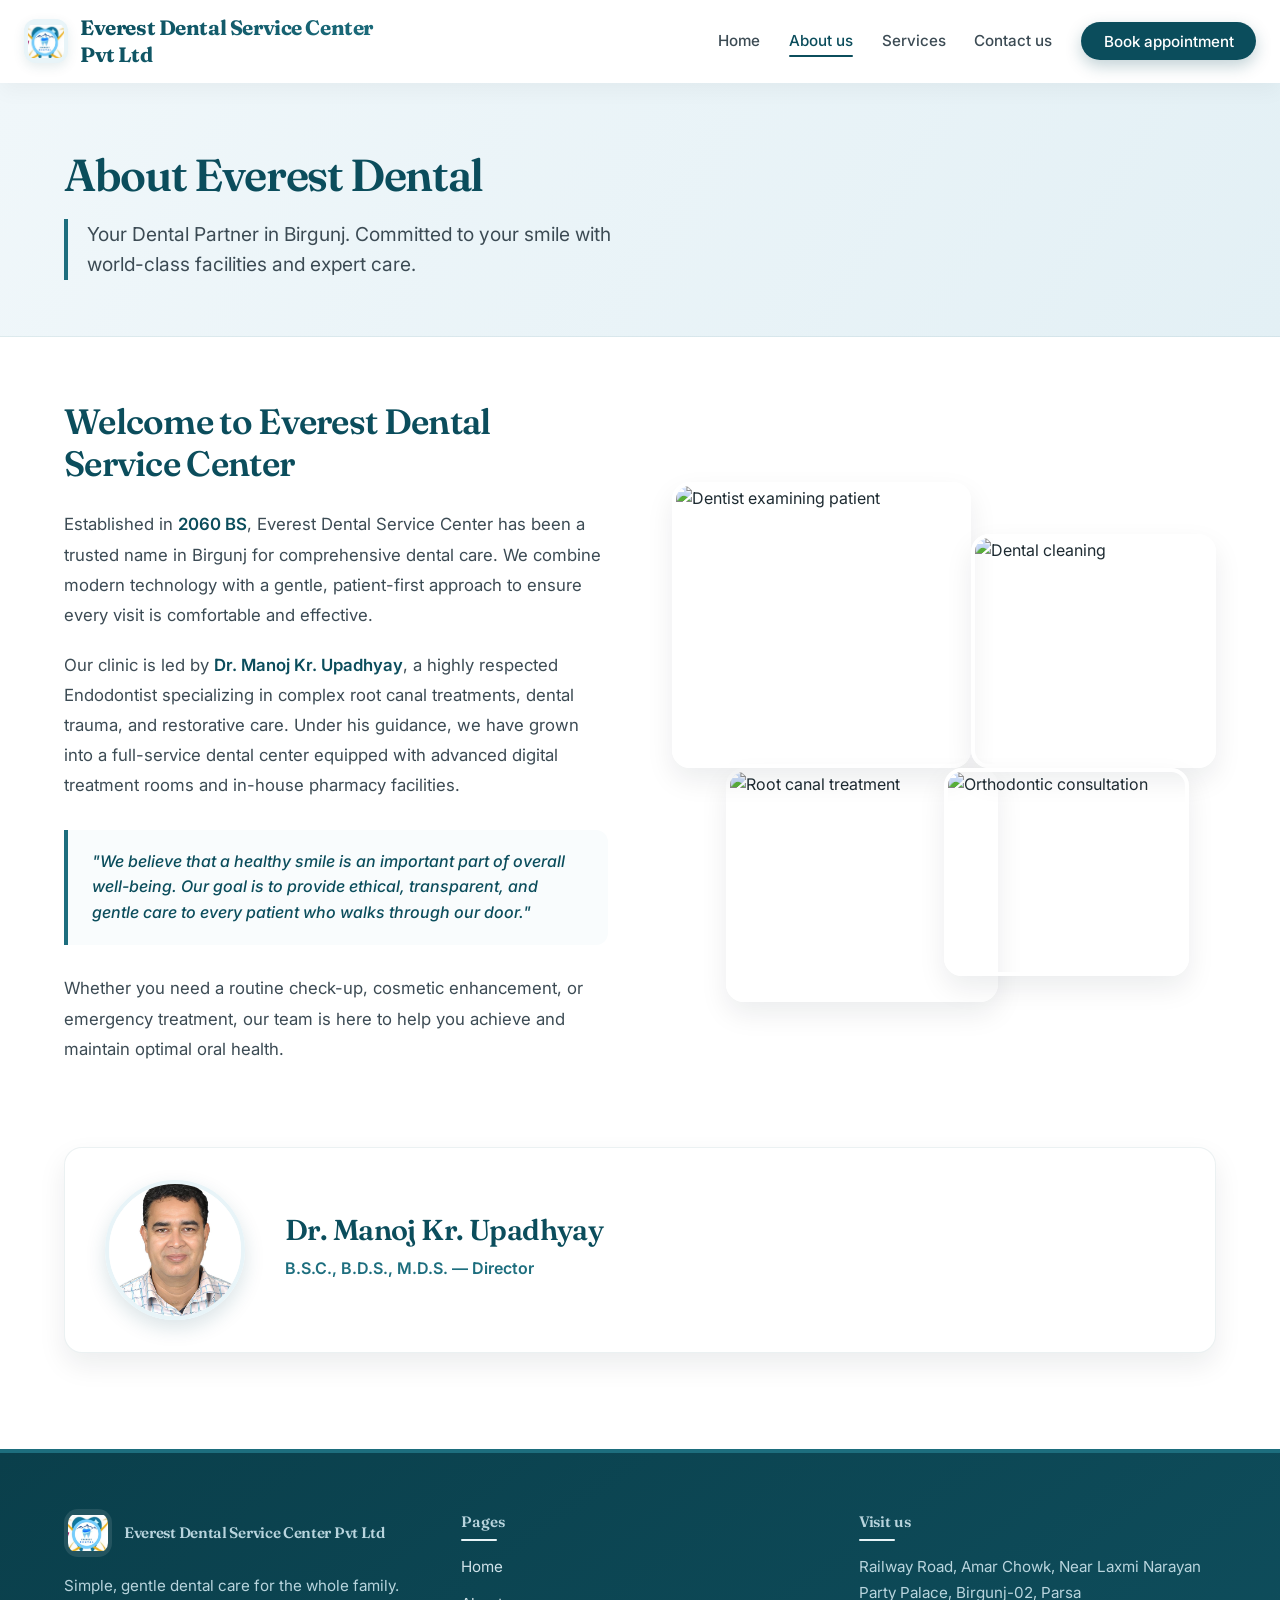
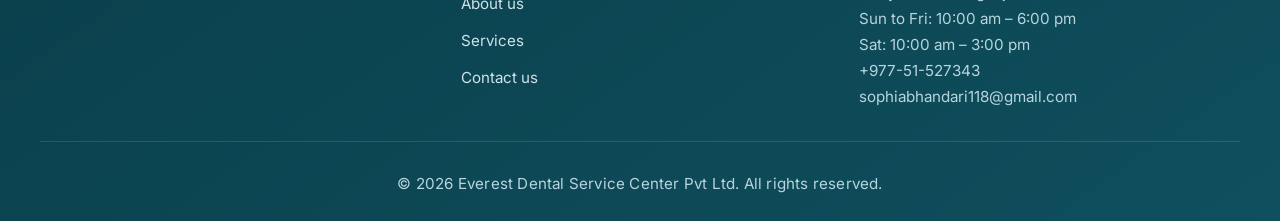
==== commit b1d15041: "fixed index.js and about.js file" ====
--- a/about.html
+++ b/about.html
@@ -7,69 +7,623 @@
   <meta name="description" content="Everest Dental — Your Dental Partner in Birgunj. World-class facilities, expert care by Dr. Manoj Kumar Upadhyay.">
   <link rel="preconnect" href="https://fonts.googleapis.com">
   <link rel="preconnect" href="https://fonts.gstatic.com" crossorigin>
-  <link href="https://fonts.googleapis.com/css2?family=Bricolage+Grotesque:wght@600;700;800&family=Nunito+Sans:wght@400;600;700&display=swap" rel="stylesheet">
-  <link rel="stylesheet" href="css/style.css">
-  
+  <!-- Beautiful, modern font pairing: Fraunces (display) + Inter (body) -->
+  <link href="https://fonts.googleapis.com/css2?family=Fraunces:opsz,wght@9..144,500;9..144,600;9..144,700&family=Inter:opsz,wght@14..32,400;14..32,500;14..32,600&display=swap" rel="stylesheet">
+  <!-- Font Awesome for subtle icons -->
+  <link rel="stylesheet" href="https://cdnjs.cloudflare.com/ajax/libs/font-awesome/6.0.0-beta3/css/all.min.css">
   <style>
-    /* Specific styling for the About page Doctor section */
-    .doctor-profile {
+    /* ===== GLOBAL RESET & DESIGN TOKENS ===== */
+    * {
+      margin: 0;
+      padding: 0;
+      box-sizing: border-box;
+    }
+
+    :root {
+      --primary: #0b4d5c;        /* deep teal – professional & dental */
+      --primary-light: #1d6e7e;
+      --accent: #e8f4f8;         /* soft sky */
+      --text-dark: #1e2b32;
+      --text-soft: #3c4b54;
+      --bg-white: #ffffff;
+      --bg-light: #f9fcfd;
+      --shadow-sm: 0 8px 20px rgba(0, 0, 0, 0.04);
+      --shadow-md: 0 12px 28px rgba(0, 30, 40, 0.08);
+      --shadow-lg: 0 24px 48px rgba(11, 77, 92, 0.12);
+      --radius-md: 18px;
+      --radius-sm: 12px;
+      --font-display: 'Fraunces', serif;
+      --font-body: 'Inter', sans-serif;
+    }
+
+    body {
+      font-family: var(--font-body);
+      background-color: var(--bg-white);
+      color: var(--text-dark);
+      line-height: 1.6;
+      font-size: 1rem;
+    }
+
+    .container {
+      max-width: 1200px;
+      margin: 0 auto;
+      padding: 0 1.5rem;
+    }
+
+    h1, h2, h3, .brand-name, .footer-brand {
+      font-family: var(--font-display);
+      font-weight: 600;
+      letter-spacing: -0.02em;
+    }
+
+    a {
+      text-decoration: none;
+      color: inherit;
+      transition: all 0.2s ease;
+    }
+
+    ul {
+      list-style: none;
+    }
+
+    /* ===== NAVBAR – BEAUTIFUL & PROFESSIONAL ===== */
+    .site-header {
+      background: var(--bg-white);
+      box-shadow: var(--shadow-sm);
+      position: sticky;
+      top: 0;
+      z-index: 100;
+      backdrop-filter: blur(8px);
+      background: rgba(255, 255, 255, 0.92);
+    }
+
+    .navbar {
+      display: flex;
+      align-items: center;
+      justify-content: space-between;
+      padding: 0.9rem 1.5rem;
+      max-width: 1280px;
+      margin: 0 auto;
+      gap: 1rem;
+    }
+
+    .brand {
+      display: flex;
+      align-items: center;
+      gap: 0.75rem;
+      font-family: var(--font-display);
+      font-weight: 700;
+      font-size: 1.3rem;
+      color: var(--primary);
+      letter-spacing: -0.02em;
+    }
+
+    .brand-icon {
+      width: 44px;
+      height: 44px;
+      border-radius: 12px;
+      object-fit: contain;
+      background: var(--accent);
+      padding: 4px;
+      box-shadow: 0 4px 12px rgba(11, 77, 92, 0.1);
+    }
+
+    .brand span {
+      background: linear-gradient(135deg, var(--primary) 0%, var(--primary-light) 100%);
+      -webkit-background-clip: text;
+      -webkit-text-fill-color: transparent;
+      background-clip: text;
+      line-height: 1.3;
+      max-width: 300px;
+    }
+
+    .nav-toggle {
+      display: none;
+      background: transparent;
+      border: 1px solid var(--primary);
+      color: var(--primary);
+      padding: 0.5rem 1rem;
+      border-radius: 40px;
+      font-weight: 600;
+      font-family: var(--font-body);
+      font-size: 0.9rem;
+      cursor: pointer;
+      transition: 0.2s;
+    }
+
+    .nav-toggle:hover {
+      background: var(--accent);
+    }
+
+    .nav-links {
+      display: flex;
+      align-items: center;
+      gap: 1.8rem;
+    }
+
+    .nav-links a {
+      font-weight: 500;
+      font-size: 0.95rem;
+      color: var(--text-soft);
+      padding: 0.4rem 0;
+      position: relative;
+    }
+
+    .nav-links a::after {
+      content: '';
+      position: absolute;
+      bottom: 0;
+      left: 0;
+      width: 0;
+      height: 2px;
+      background: var(--primary);
+      transition: width 0.25s ease;
+      border-radius: 2px;
+    }
+
+    .nav-links a:hover::after,
+    .nav-links a.active::after {
+      width: 100%;
+    }
+
+    .nav-links a:hover,
+    .nav-links a.active {
+      color: var(--primary);
+    }
+
+    .btn-small {
+      background: var(--primary);
+      color: white !important;
+      padding: 0.6rem 1.4rem !important;
+      border-radius: 40px;
+      font-weight: 600;
+      font-size: 0.9rem;
+      box-shadow: 0 6px 16px rgba(11, 77, 92, 0.25);
+      transition: all 0.25s ease;
+    }
+
+    .btn-small::after {
+      display: none;
+    }
+
+    .btn-small:hover {
+      background: var(--primary-light);
+      transform: translateY(-2px);
+      box-shadow: 0 10px 22px rgba(11, 77, 92, 0.3);
+    }
+
+    /* ===== PAGE BANNER ===== */
+    .page-banner {
+      background: linear-gradient(120deg, #f0f7fa 0%, #e3f0f5 100%);
+      padding: 3.5rem 0;
+      margin-bottom: 1.5rem;
+      border-bottom: 1px solid rgba(11, 77, 92, 0.08);
+    }
+
+    .page-banner h1 {
+      font-size: 2.8rem;
+      font-weight: 600;
+      color: var(--primary);
+      letter-spacing: -0.03em;
+      margin-bottom: 0.5rem;
+    }
+
+    .page-banner .lead {
+      font-size: 1.2rem;
+      color: var(--text-soft);
+      max-width: 600px;
+      font-weight: 400;
+      border-left: 4px solid var(--primary-light);
+      padding-left: 1.2rem;
+    }
+
+    /* ===== ABOUT SECTION ===== */
+    .section {
+      padding: 2.5rem 0 4rem;
+    }
+
+    .about-grid {
       display: grid;
-      grid-template-columns: 1fr 2fr;
+      grid-template-columns: 1fr 1fr;
+      gap: 4rem;
+      align-items: center;
+    }
+
+    .about-content h2 {
+      font-size: 2.2rem;
+      color: var(--primary);
+      margin-bottom: 1.5rem;
+      line-height: 1.2;
+    }
+
+    .about-content p {
+      color: var(--text-soft);
+      margin-bottom: 1.2rem;
+      font-size: 1.05rem;
+      line-height: 1.8;
+    }
+
+    .about-content strong {
+      color: var(--primary);
+      font-weight: 600;
+    }
+
+    .about-content .highlight-box {
+      background: var(--bg-light);
+      border-left: 4px solid var(--primary-light);
+      padding: 1.2rem 1.5rem;
+      border-radius: 0 var(--radius-sm) var(--radius-sm) 0;
+      margin: 1.8rem 0;
+      font-style: italic;
+      color: var(--primary);
+      font-weight: 500;
+    }
+
+    /* ===== IMAGE COLLAGE – STUNNING & ANIMATED ===== */
+    .image-collage {
+      position: relative;
+      height: 520px;
+      width: 100%;
+    }
+
+    .collage-item {
+      position: absolute;
+      border-radius: var(--radius-md);
+      overflow: hidden;
+      box-shadow: var(--shadow-md);
+      transition: transform 0.4s cubic-bezier(0.175, 0.885, 0.32, 1.275), box-shadow 0.4s ease;
+      animation: floatIn 0.8s ease forwards;
+      opacity: 0;
+      border: 4px solid white;
+    }
+
+    .collage-item:hover {
+      transform: scale(1.05) translateY(-8px);
+      box-shadow: var(--shadow-lg);
+      z-index: 10;
+    }
+
+    .collage-item img {
+      width: 100%;
+      height: 100%;
+      object-fit: cover;
+      display: block;
+      transition: transform 0.4s ease;
+    }
+
+    .collage-item:hover img {
+      transform: scale(1.08);
+    }
+
+    /* Individual positioning and animation delays */
+    .collage-1 {
+      width: 55%;
+      height: 55%;
+      top: 0;
+      left: 0;
+      animation-delay: 0.1s;
+      z-index: 2;
+    }
+
+    .collage-2 {
+      width: 45%;
+      height: 45%;
+      top: 10%;
+      right: 0;
+      animation-delay: 0.25s;
+      z-index: 3;
+    }
+
+    .collage-3 {
+      width: 50%;
+      height: 45%;
+      bottom: 0;
+      left: 10%;
+      animation-delay: 0.4s;
+      z-index: 1;
+    }
+
+    .collage-4 {
+      width: 45%;
+      height: 40%;
+      bottom: 5%;
+      right: 5%;
+      animation-delay: 0.55s;
+      z-index: 4;
+    }
+
+    @keyframes floatIn {
+      0% {
+        opacity: 0;
+        transform: translateY(40px) scale(0.95);
+      }
+      100% {
+        opacity: 1;
+        transform: translateY(0) scale(1);
+      }
+    }
+
+    /* ===== DOCTOR PROFILE CARD ===== */
+    .doctor-card {
+      background: var(--bg-white);
+      border-radius: var(--radius-md);
+      padding: 2rem 2.5rem;
+      box-shadow: var(--shadow-md);
+      border: 1px solid rgba(11, 77, 92, 0.08);
+      display: flex;
+      align-items: center;
       gap: 2.5rem;
+      margin-top: 4rem;
+      transition: box-shadow 0.3s ease;
+    }
+
+    .doctor-card:hover {
+      box-shadow: var(--shadow-lg);
+    }
+
+    .doctor-card-img {
+      width: 140px;
+      height: 140px;
+      border-radius: 50%;
+      object-fit: cover;
+      border: 4px solid var(--accent);
+      box-shadow: 0 8px 20px rgba(11, 77, 92, 0.15);
+      flex-shrink: 0;
+    }
+
+    .doctor-card-info h3 {
+      font-family: var(--font-display);
+      font-size: 1.8rem;
+      color: var(--primary);
+      margin-bottom: 0.2rem;
+      letter-spacing: -0.02em;
+    }
+
+    .doctor-card-info .doctor-title {
+      font-weight: 600;
+      color: var(--primary-light);
+      font-size: 1rem;
+      margin-bottom: 0.8rem;
+      display: block;
+    }
+
+    .doctor-card-info p {
+      color: var(--text-soft);
+      font-size: 0.95rem;
+      line-height: 1.7;
+      margin-bottom: 0.5rem;
+    }
+
+    /* ===== FOOTER – BEAUTIFUL & ELEGANT ===== */
+    .site-footer {
+      background: linear-gradient(145deg, #0a3f4b 0%, #0f4f5e 100%);
+      color: #d9eef5;
+      padding: 3.5rem 0 1.5rem;
+      margin-top: 2rem;
+      border-top: 4px solid var(--primary-light);
+    }
+
+    .footer-grid {
+      display: grid;
+      grid-template-columns: repeat(auto-fit, minmax(220px, 1fr));
+      gap: 2.5rem;
+      padding-bottom: 2rem;
+      border-bottom: 1px solid rgba(255, 255, 255, 0.12);
+    }
+
+    .footer-brand-wrap {
+      display: flex;
       align-items: center;
-      background: #fff;
-      border: 1px solid var(--line);
-      border-radius: var(--radius);
-      padding: 2rem;
-      margin-top: 2rem;
-      box-shadow: 0 10px 30px rgba(15, 82, 87, 0.05);
-    }
-    
-    .doctor-photo {
-      width: 100%;
-      max-width: 280px;
-      border-radius: var(--radius);
-      border: 4px solid var(--mint);
-      box-shadow: 0 12px 25px rgba(0,0,0,0.1);
-      display: block;
-      margin-inline: auto;
-    }
-
-    .doctor-details h3 {
-      color: var(--teal);
-      font-size: 1.8rem;
-      margin-bottom: 0.2rem;
-    }
-    
-    .doctor-title {
-      font-weight: 700;
-      color: var(--coral);
-      font-size: 1.1rem;
+      gap: 12px;
       margin-bottom: 1rem;
-      display: block;
+    }
+
+    .footer-brand-wrap img {
+      width: 48px;
+      height: 48px;
+      border-radius: 14px;
+      object-fit: contain;
+      background: rgba(255, 255, 255, 0.1);
+      padding: 4px;
+    }
+
+    .footer-brand {
+      font-family: var(--font-display);
+      font-size: 1.3rem;
+      font-weight: 600;
+      color: white;
+      line-height: 1.3;
+    }
+
+    .site-footer p {
+      color: #b8d4dd;
+      font-size: 0.95rem;
+      line-height: 1.7;
+    }
+
+    .footer-title {
+      font-family: var(--font-display);
+      font-weight: 600;
+      color: white;
+      font-size: 1.15rem;
+      margin-bottom: 1.2rem;
+      letter-spacing: -0.01em;
+      position: relative;
+      display: inline-block;
+    }
+
+    .footer-title::after {
+      content: '';
+      position: absolute;
+      bottom: -6px;
+      left: 0;
+      width: 36px;
+      height: 2px;
+      background: var(--accent);
+      border-radius: 2px;
+    }
+
+    .site-footer ul {
+      display: flex;
+      flex-direction: column;
+      gap: 0.7rem;
+    }
+
+    .site-footer li a {
+      color: #cfe2e9;
+      font-size: 0.95rem;
+      transition: all 0.2s;
+      display: inline-block;
+    }
+
+    .site-footer li a:hover {
+      color: white;
+      transform: translateX(6px);
+    }
+
+    .footer-bottom {
+      text-align: center;
+      padding-top: 1.8rem;
+      font-size: 0.9rem;
+      color: #9bb8c4;
+      letter-spacing: 0.2px;
+    }
+
+    /* ===== RESPONSIVE ===== */
+    @media (max-width: 1024px) {
+      .about-grid {
+        gap: 3rem;
+      }
+      .image-collage {
+        height: 450px;
+      }
+      .doctor-card {
+        padding: 1.8rem;
+        gap: 2rem;
+      }
+    }
+
+    @media (max-width: 900px) {
+      .page-banner h1 {
+        font-size: 2.2rem;
+      }
+
+      .brand span {
+        font-size: 1rem;
+      }
+
+      .nav-links {
+        gap: 1rem;
+      }
+
+      .about-grid {
+        grid-template-columns: 1fr;
+        gap: 3rem;
+      }
+
+      .image-collage {
+        height: 400px;
+        max-width: 500px;
+        margin: 0 auto;
+      }
     }
 
     @media (max-width: 768px) {
-      .doctor-profile {
+      .navbar {
+        flex-wrap: wrap;
+        padding: 0.8rem 1.2rem;
+      }
+
+      .nav-toggle {
+        display: block;
+      }
+
+      .nav-links {
+        display: none;
+        width: 100%;
+        flex-direction: column;
+        align-items: flex-start;
+        gap: 0.8rem;
+        padding-top: 1rem;
+        border-top: 1px solid #e2edf2;
+        margin-top: 0.5rem;
+      }
+
+      .nav-links.show {
+        display: flex;
+      }
+
+      .nav-links a {
+        font-size: 1rem;
+        width: 100%;
+      }
+
+      .btn-small {
+        text-align: center;
+        width: 100%;
+      }
+
+      .footer-grid {
         grid-template-columns: 1fr;
+        gap: 2rem;
+      }
+
+      .doctor-card {
+        flex-direction: column;
         text-align: center;
-        padding: 1.5rem;
-      }
-      .doctor-photo {
-        max-width: 200px;
+        padding: 2rem 1.5rem;
+        gap: 1.5rem;
+      }
+
+      .doctor-card-img {
+        width: 120px;
+        height: 120px;
+      }
+
+      .image-collage {
+        height: 350px;
+      }
+    }
+
+    @media (max-width: 480px) {
+      .brand span {
+        font-size: 0.9rem;
+        max-width: 180px;
+      }
+
+      .brand-icon {
+        width: 36px;
+        height: 36px;
+      }
+
+      .page-banner h1 {
+        font-size: 1.8rem;
+      }
+
+      .page-banner .lead {
+        font-size: 1rem;
+      }
+
+      .image-collage {
+        height: 300px;
+      }
+
+      .about-content h2 {
+        font-size: 1.8rem;
       }
     }
   </style>
 </head>
 <body>
   <header class="site-header">
-    <nav class="navbar container" aria-label="Main">
+    <nav class="navbar" aria-label="Main">
       <a href="index.html" class="brand" aria-label="Everest Dental home">
-        <!-- UPDATED LOGO -->
-        <img src="./IMG-20261011-WA0049.jpg" alt="Everest Dental Logo" class="brand-icon" style="width: 40px; height: 40px; object-fit: contain;">
+        <img src="./IMG-20261011-WA0049.jpg" alt="Everest Dental Logo" class="brand-icon">
         <span>Everest Dental Service Center Pvt Ltd</span>
       </a>
-      <button class="nav-toggle" id="navToggle" aria-expanded="false" aria-controls="navLinks">Menu</button>
+      <button class="nav-toggle" id="navToggle" aria-expanded="false" aria-controls="navLinks">
+        <i class="fas fa-bars" style="margin-right: 0.4rem;"></i> Menu
+      </button>
       <ul class="nav-links" id="navLinks">
         <li><a href="index.html">Home</a></li>
         <li><a href="about.html" class="active" aria-current="page">About us</a></li>
@@ -86,89 +640,57 @@
     <section class="page-banner">
       <div class="container">
         <h1>About Everest Dental</h1>
-        <p class="lead">Your Dental Partner in Birgunj. Committed to your smile 24/7 with world-class facilities and expert care.</p>
+        <p class="lead">Your Dental Partner in Birgunj. Committed to your smile with world-class facilities and expert care.</p>
       </div>
     </section>
 
-    <!-- Our story + promise -->
-    <section class="section">
-      <div class="container two-col">
-        <div>
-          <h2>Our story</h2>
-          <p>Everest Dental Service Center Pvt. Ltd. is not just a clinic; it's a commitment to healthy smiles in Birgunj. We started with a simple idea: everyone deserves <strong>world-class dental care</strong> without fear or high bills. Today, we are proud to be recognized as the <strong>best in Birgunj</strong> for our strict hygiene practices, advanced technology, and patient-first approach.</p>
-          <p>We focus on prevention first. A regular check-up costs far less than a painful emergency, and we are happy to teach you how to keep your teeth strong at home. From the moment you walk in, our goal is to make you feel comfortable, informed, and cared for.</p>
-          <p>No rushed appointments. No hidden costs. Just honest dentistry backed by modern infrastructure.</p>
-        </div>
-        <div class="card">
-          <h3>Our promise</h3>
-          <ul class="check-list">
-            <li>We explain before we treat.</li>
-            <li>We quote the price upfront.</li>
-            <li>We never rush an appointment.</li>
-            <li>We follow up after every treatment.</li>
-            <li>We treat every patient like family.</li>
-          </ul>
-        </div>
-      </div>
-    </section>
-
-    <!-- Values -->
-    <section class="section section-tint">
-      <div class="container">
-        <h2>What we stand for</h2>
-        <p class="section-intro">Three values guide everything we do — from the front desk to the dental chair.</p>
-        <div class="feature-grid">
-          <article class="feature">
-            <h3>Honesty</h3>
-            <p>Clear explanations and upfront pricing. You will never be surprised by a bill.</p>
-          </article>
-          <article class="feature">
-            <h3>Gentleness</h3>
-            <p>We work at your pace. Nervous patients are always welcome here.</p>
-          </article>
-          <article class="feature">
-            <h3>Prevention</h3>
-            <p>We would rather help you avoid problems than fix them later.</p>
-          </article>
-          <article class="feature">
-            <h3>Accessibility</h3>
-            <p>Fair prices and flexible hours so care is within everyone's reach.</p>
-          </article>
-        </div>
-      </div>
-    </section>
-
-    <!-- Team / Doctor Section -->
+    <!-- About Content & Images -->
     <section class="section">
       <div class="container">
-        <h2>Meet the Expert</h2>
-        <p class="section-intro">Led by one of the premier dental surgeons in the Terai region.</p>
-        
-        <!-- Updated Doctor Profile Layout -->
-        <div class="doctor-profile">
-          <div>
-            <!-- Doctor Image -->
-            <img src="./IMG-20261011-WA0050.jpg" alt="Dr. Manoj Kr. Upadhyay" class="doctor-photo">
+        <div class="about-grid">
+          
+          <!-- Left: Content -->
+          <div class="about-content">
+            <h2>Welcome to Everest Dental Service Center</h2>
+            <p>Established in <strong>2060 BS</strong>, Everest Dental Service Center has been a trusted name in Birgunj for comprehensive dental care. We combine modern technology with a gentle, patient-first approach to ensure every visit is comfortable and effective.</p>
+            
+            <p>Our clinic is led by <strong>Dr. Manoj Kr. Upadhyay</strong>, a highly respected Endodontist specializing in complex root canal treatments, dental trauma, and restorative care. Under his guidance, we have grown into a full-service dental center equipped with advanced digital treatment rooms and in-house pharmacy facilities.</p>
+            
+            <div class="highlight-box">
+              "We believe that a healthy smile is an important part of overall well-being. Our goal is to provide ethical, transparent, and gentle care to every patient who walks through our door."
+            </div>
+            
+            <p>Whether you need a routine check-up, cosmetic enhancement, or emergency treatment, our team is here to help you achieve and maintain optimal oral health.</p>
           </div>
-          <div class="doctor-details">
+
+          <!-- Right: Animated Image Collage -->
+          <div class="image-collage">
+            <div class="collage-item collage-1">
+              <img src="https://images.unsplash.com/photo-1588776814546-1ffcf47267a5?q=80&w=2070&auto=format&fit=crop" alt="Dentist examining patient">
+            </div>
+            <div class="collage-item collage-2">
+              <img src="https://images.unsplash.com/photo-1606811841689-23dfddce3e95?q=80&w=2070&auto=format&fit=crop" alt="Dental cleaning">
+            </div>
+            <div class="collage-item collage-3">
+              <img src="https://images.unsplash.com/photo-1629909613654-28e377c37b09?q=80&w=2070&auto=format&fit=crop" alt="Root canal treatment">
+            </div>
+            <div class="collage-item collage-4">
+              <img src="https://images.unsplash.com/photo-1598256989800-fe5f95da9787?q=80&w=2070&auto=format&fit=crop" alt="Orthodontic consultation">
+            </div>
+          </div>
+
+        </div>
+
+        <!-- Doctor Profile Card -->
+        <div class="doctor-card">
+          <img src="./IMG-20261011-WA0050.jpg" alt="Dr. Manoj Kr. Upadhyay" class="doctor-card-img">
+          <div class="doctor-card-info">
             <h3>Dr. Manoj Kr. Upadhyay</h3>
-            <span class="doctor-title">B.S.C., B.D.S., M.D.S. — Director & Lead Surgeon</span>
-            <p>Dr. Upadhyay is highly regarded as an expert Endodontist, specializing in complex root canal treatments (RCT), managing dental trauma, and saving damaged tooth structures. Under his leadership, Everest Dental has become a comprehensive, single-point dental center equipped with advanced digital treatment rooms and in-house pharmacy facilities.</p>
-            <p>He is dedicated to providing ethical, transparent, and gentle care to every patient who walks through the door.</p>
-            <a href="index.html#appointment" class="btn btn-small" style="margin-top: 1rem;">Book a Consultation</a>
+            <span class="doctor-title">B.S.C., B.D.S., M.D.S. — Director</span>
+            <!-- <p>Dr. Upadhyay is an expert Endodontist specializing in complex root canal treatments, dental trauma management, and restorative dentistry. He leads our team with a commitment to ethical, transparent, and gentle care.</p> -->
           </div>
         </div>
-      </div>
-    </section>
-
-    <!-- CTA -->
-    <section class="section">
-      <div class="container">
-        <div class="cta-box">
-          <h2>Ready to visit us?</h2>
-          <p>Book a general check-up and let's take care of your smile together.</p>
-          <a href="index.html#appointment" class="btn">Book appointment</a>
-        </div>
+
       </div>
     </section>
 
@@ -177,9 +699,8 @@
   <footer class="site-footer">
     <div class="container footer-grid">
       <div>
-        <div class="footer-brand-wrap" style="display: flex; align-items: center; gap: 10px; margin-bottom: 10px;">
-          <!-- UPDATED LOGO -->
-          <img src="./IMG-20261011-WA0049.jpg" alt="Everest Dental Logo" style="width: 40px; height: 40px; object-fit: contain;">
+        <div class="footer-brand-wrap">
+          <img src="./IMG-20261011-WA0049.jpg" alt="Everest Dental Logo">
           <p class="footer-brand" style="margin: 0;">Everest Dental Service Center Pvt Ltd</p>
         </div>
         <p>Simple, gentle dental care for the whole family.</p>
@@ -195,10 +716,9 @@
       </div>
       <div>
         <p class="footer-title">Visit us</p>
-        <!-- UPDATED ADDRESS & CONTACT -->
         <p>Railway Road, Amar Chowk, Near Laxmi Narayan Party Palace, Birgunj-02, Parsa</p>
-        <p>Sun to Fri: 10:00 am to 6:00 pm</p>
-        <p>Sat: 10:00 am to 3:00 pm</p>
+        <p>Sun to Fri: 10:00 am – 6:00 pm</p>
+        <p>Sat: 10:00 am – 3:00 pm</p>
         <p>+977-51-527343</p>
         <p>sophiabhandari118@gmail.com</p>
       </div>
@@ -207,5 +727,19 @@
   </footer>
 
   <script src="js/main.js"></script>
+  <script>
+    // Simple mobile nav toggle
+    document.addEventListener('DOMContentLoaded', function() {
+      const toggle = document.getElementById('navToggle');
+      const navLinks = document.getElementById('navLinks');
+      if (toggle && navLinks) {
+        toggle.addEventListener('click', function() {
+          const expanded = this.getAttribute('aria-expanded') === 'true' ? false : true;
+          this.setAttribute('aria-expanded', expanded);
+          navLinks.classList.toggle('show');
+        });
+      }
+    });
+  </script>
 </body>
 </html>
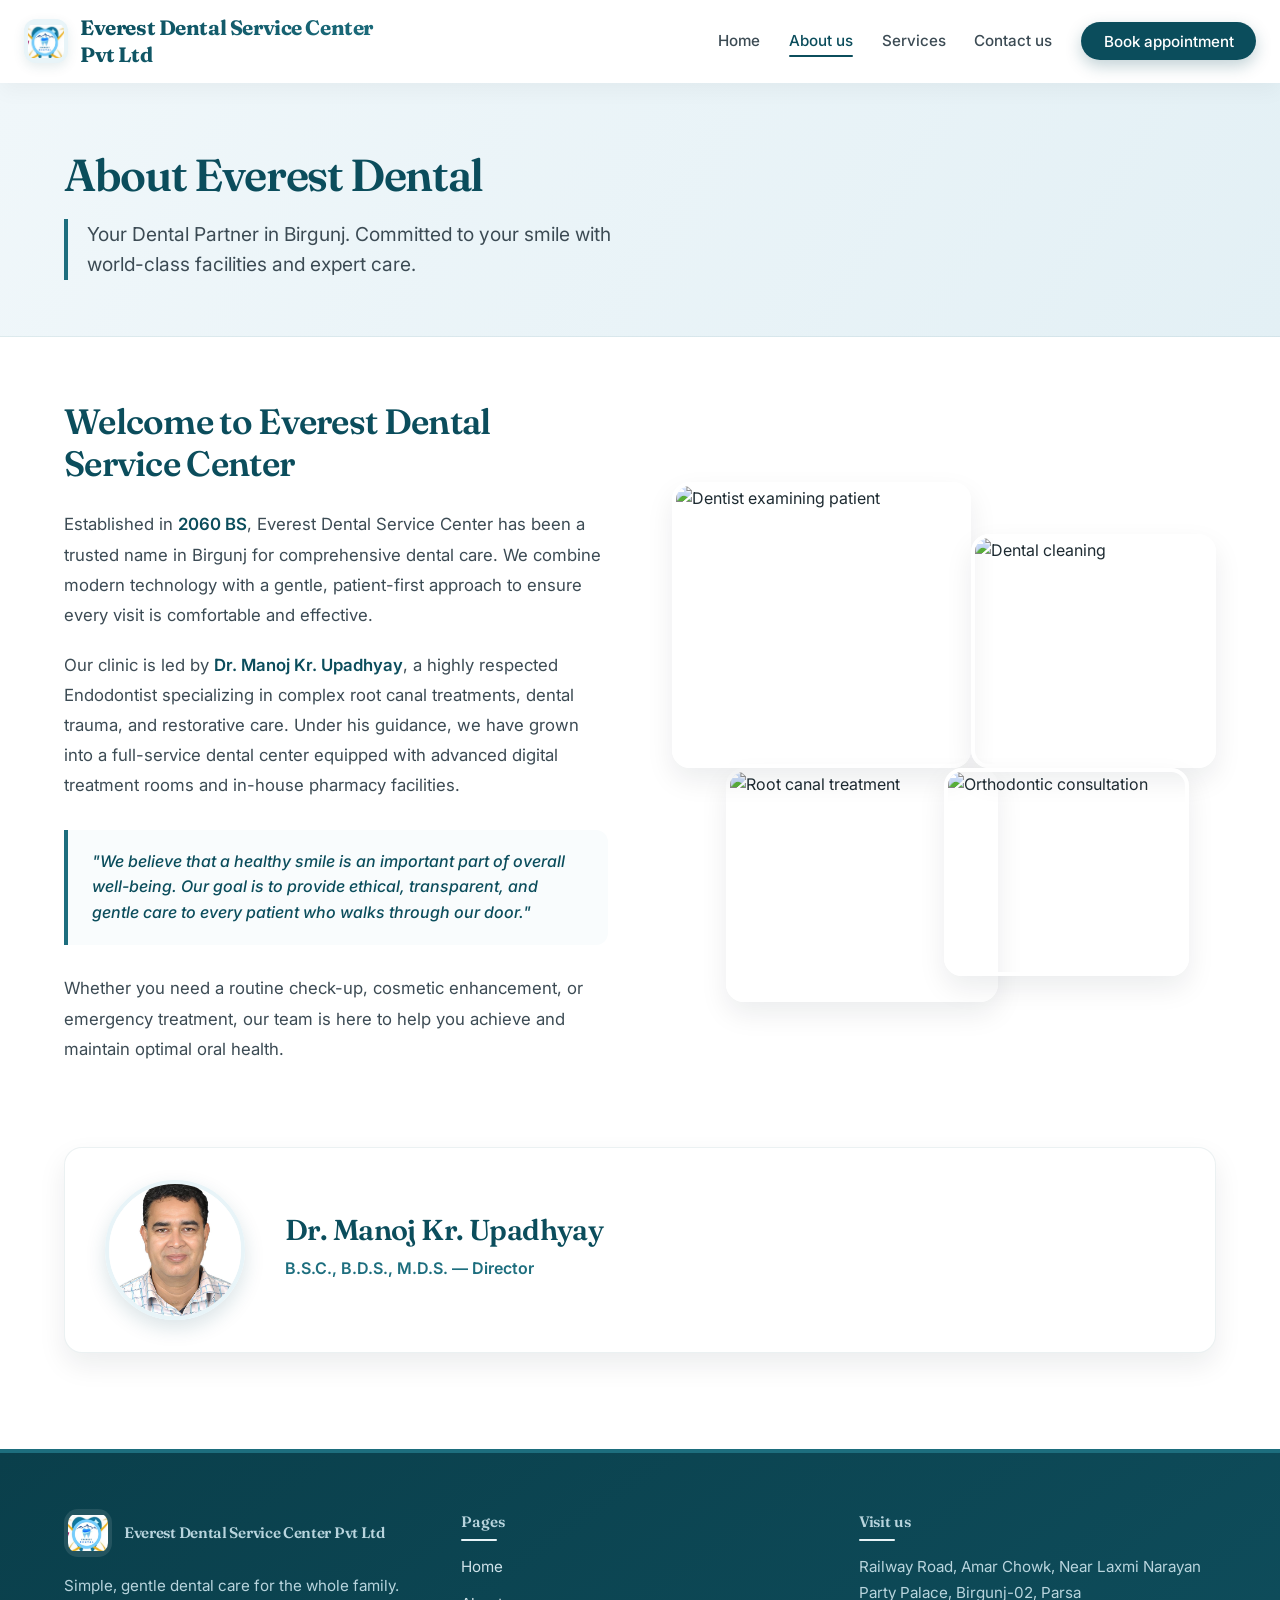
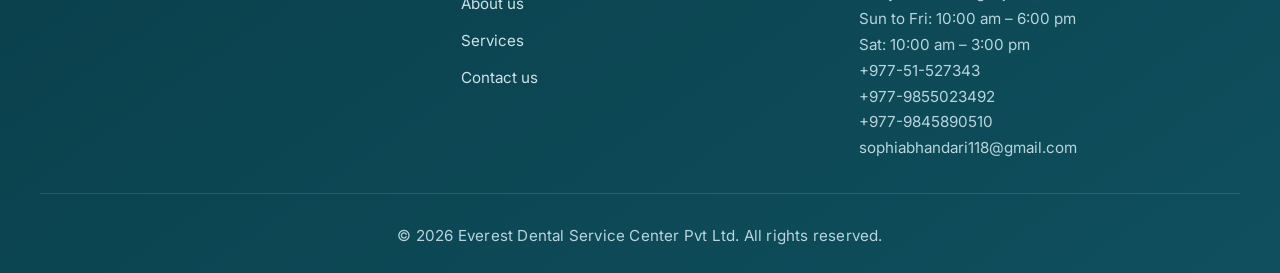
==== commit 576244fb: "fixed" ====
--- a/about.html
+++ b/about.html
@@ -719,7 +719,9 @@
         <p>Railway Road, Amar Chowk, Near Laxmi Narayan Party Palace, Birgunj-02, Parsa</p>
         <p>Sun to Fri: 10:00 am – 6:00 pm</p>
         <p>Sat: 10:00 am – 3:00 pm</p>
-        <p>+977-51-527343</p>
+                <p>+977-51-527343</p>
+        <p>+977-9855023492</p>
+        <p>+977-9845890510</p>
         <p>sophiabhandari118@gmail.com</p>
       </div>
     </div>
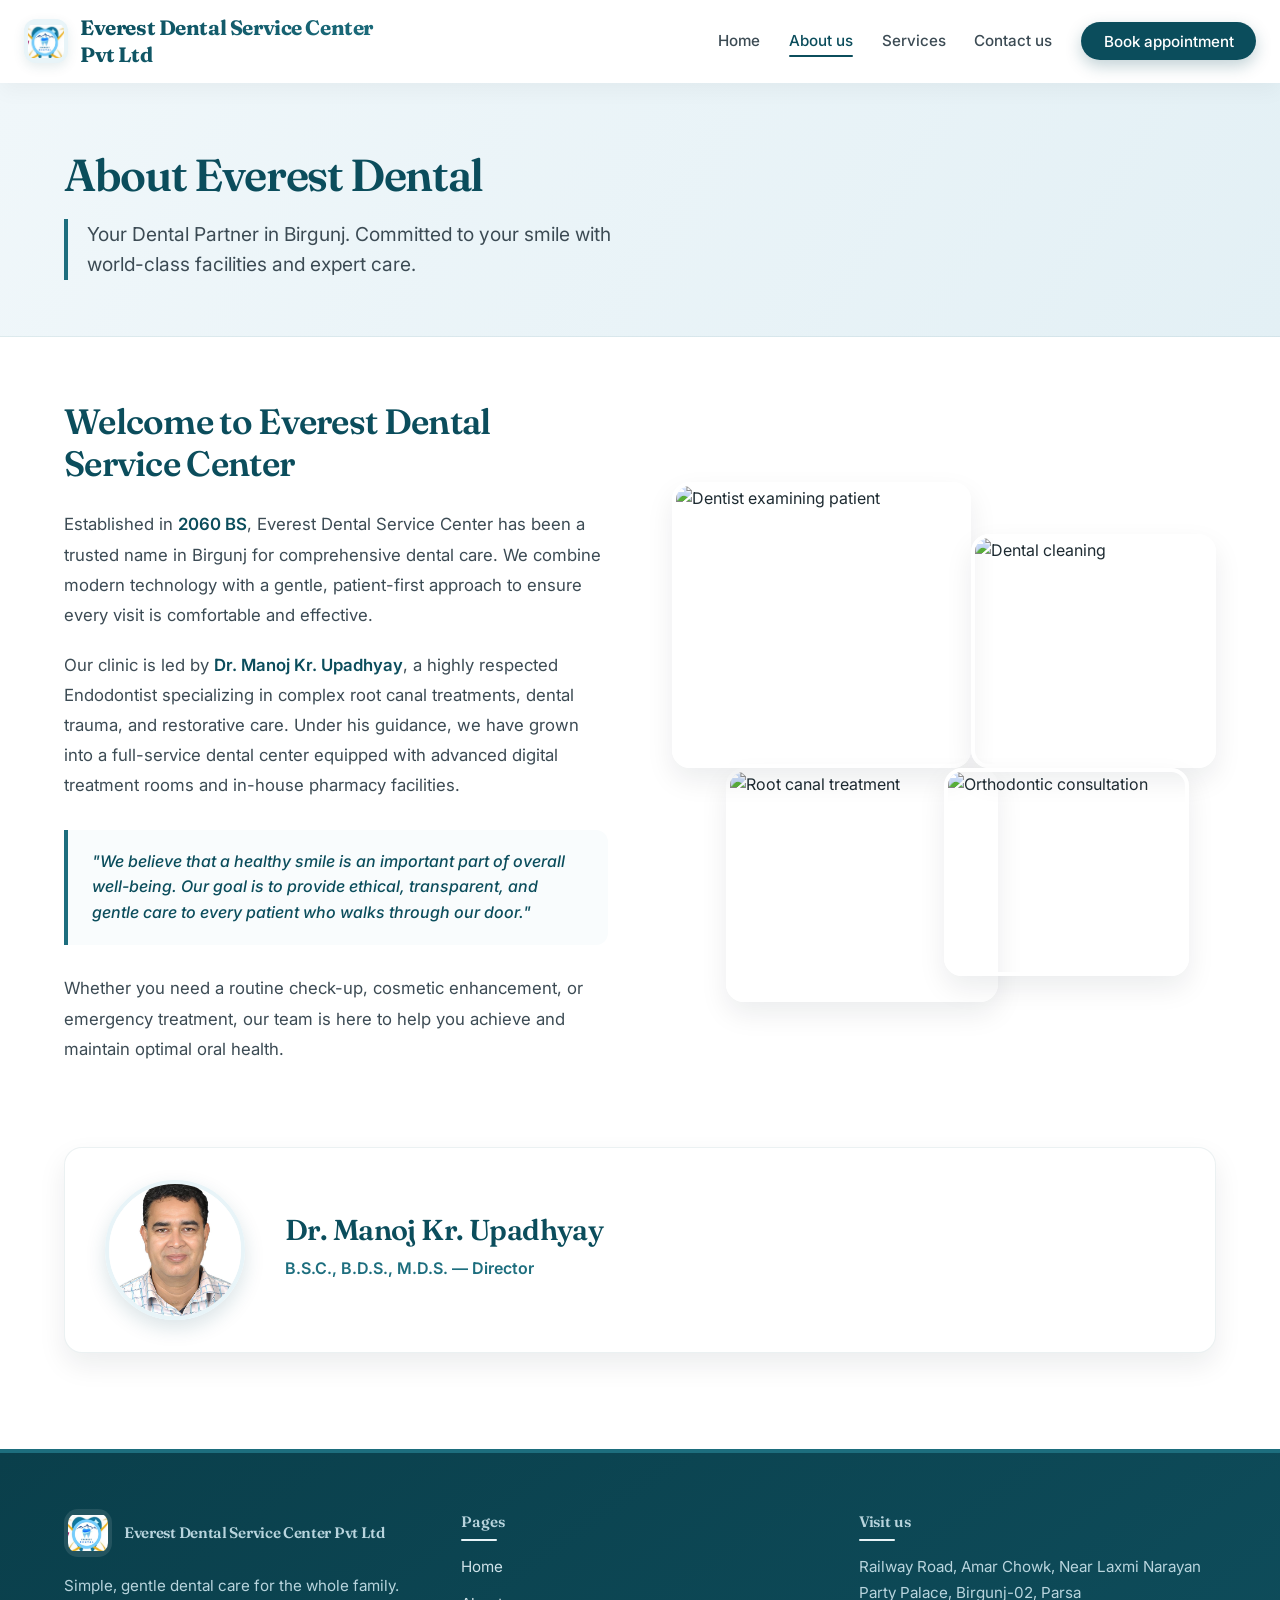
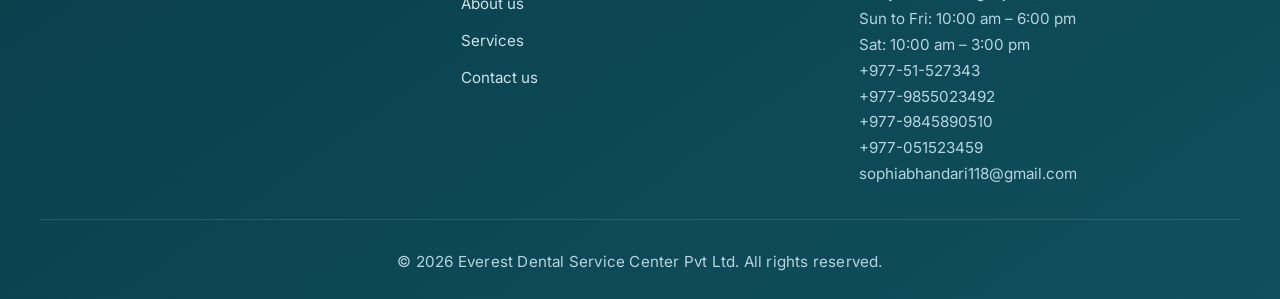
==== commit 24992d9c: "fixed" ====
--- a/about.html
+++ b/about.html
@@ -719,9 +719,10 @@
         <p>Railway Road, Amar Chowk, Near Laxmi Narayan Party Palace, Birgunj-02, Parsa</p>
         <p>Sun to Fri: 10:00 am – 6:00 pm</p>
         <p>Sat: 10:00 am – 3:00 pm</p>
-                <p>+977-51-527343</p>
+        <p>+977-51-527343</p>
         <p>+977-9855023492</p>
         <p>+977-9845890510</p>
+        <p>+977-051523459</p>
         <p>sophiabhandari118@gmail.com</p>
       </div>
     </div>
